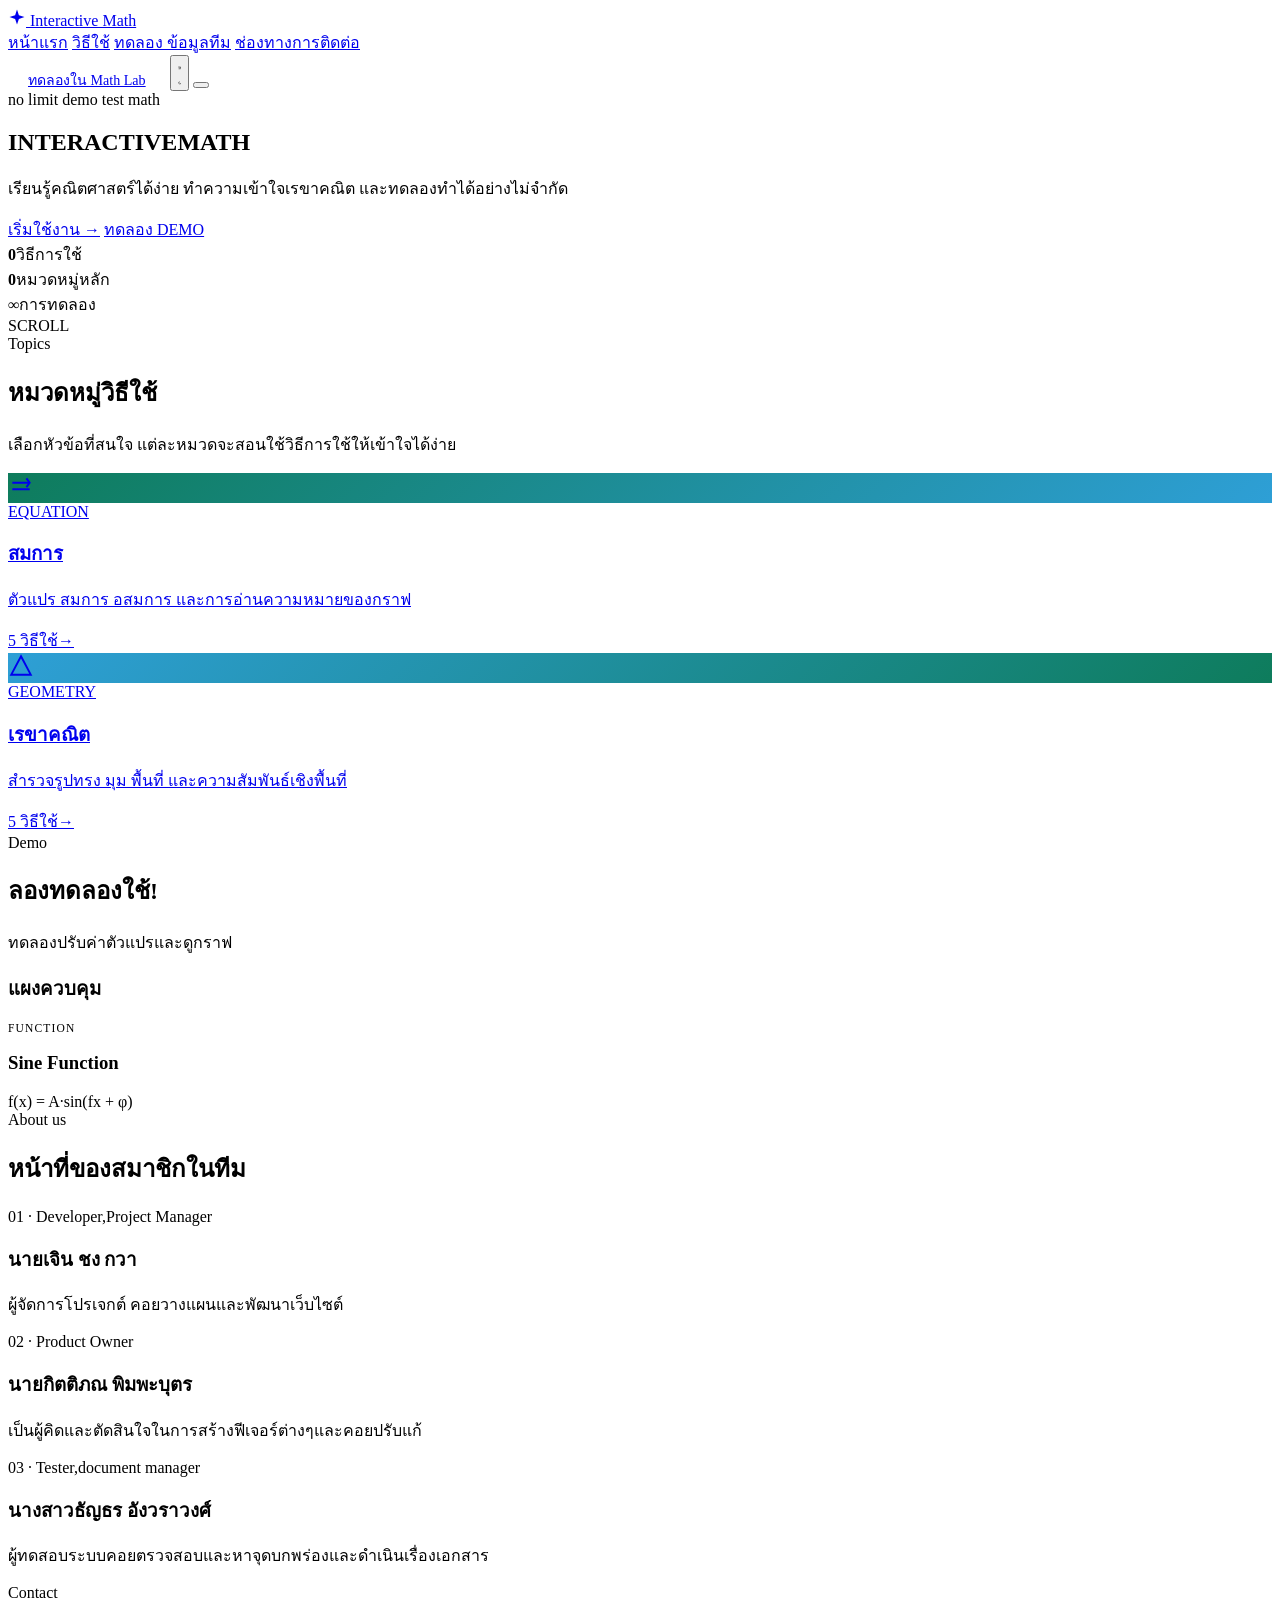
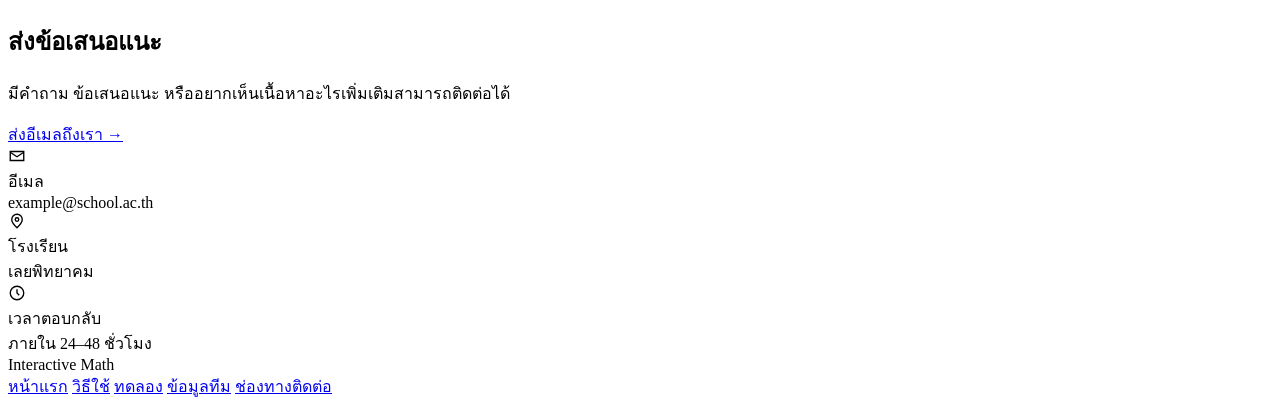
==== หน้าเว็บ/index.html @ 2675c6eb "Drop the slide deck; land on the three tools and the report The deck duplicated what the site itself" ====
﻿<!DOCTYPE html>
<html lang="th">
<head>
<meta charset="UTF-8">
<meta name="viewport" content="width=device-width, initial-scale=1.0">
<title>Interactive Math — เรียนคณิตศาสตร์แบบ Interactive</title>

<!-- กัน FOUC: ต้องรันก่อน CSS โหลด ไม่งั้นถ้าเคยเลือก light ไว้จะเห็นพื้นมืดวาบ
     ก่อนสลับเป็นขาว — synchronous ตรงๆ ไม่ต้องรอ DOMContentLoaded -->
<script>(function(){try{if(localStorage.getItem('im-theme')==='light')document.documentElement.setAttribute('data-theme','light');}catch(e){}})();</script>

<link rel="preconnect" href="https://fonts.googleapis.com">
<link rel="preconnect" href="https://fonts.gstatic.com" crossorigin>
<link href="https://fonts.googleapis.com/css2?family=Kanit:wght@600;700&family=IBM+Plex+Sans+Thai:wght@400;500;600;700&family=IBM+Plex+Mono:wght@400;500;600&display=swap" rel="stylesheet">

<link rel="stylesheet" href="assets/css/tokens.css">
<link rel="stylesheet" href="assets/css/layout.css">
<link rel="stylesheet" href="assets/css/motion.css">
</head>
<body>

<header id="siteHeader">
  <nav>
    <span class="nav-refract" aria-hidden="true"></span>
    <a href="#home" class="logo" data-cursor="link">
      <span class="logo-mark">
        <svg width="18" height="18" viewBox="0 0 24 24" fill="none" aria-hidden="true"><path d="M12 2L14.5 9.5L22 12L14.5 14.5L12 22L9.5 14.5L2 12L9.5 9.5L12 2Z" fill="currentColor"/></svg>
      </span>
      Interactive Math
    </a>
    <div class="nav-links" id="navLinks">
      <a href="#home" data-target="home" class="active" data-cursor="link">หน้าแรก</a>
      <a href="topics.html" data-target="topics" data-cursor="link">วิธีใช้</a>
      <a href="#lab" data-target="lab" data-cursor="link">ทดลอง </a>
      <a href="#about" data-target="about" data-cursor="link">ข้อมูลทีม</a>
      <a href="#contact" data-target="contact" data-cursor="link">ช่องทางการติดต่อ</a>
      <span class="nav-underline" id="navUnderline" aria-hidden="true"></span>
    </div>
    <div class="nav-cta">
      <a href="#lab" class="btn btn-outline magnetic" data-cursor="button" style="padding:11px 20px;font-size:.88rem;">ทดลองใน Math Lab</a>
      <button class="theme-toggle" id="themeToggle" aria-pressed="false" aria-label="สลับเป็นธีมสว่าง" data-cursor="button">
        <svg class="i-sun" viewBox="0 0 24 24" fill="none" stroke="currentColor" stroke-width="2" stroke-linecap="round" aria-hidden="true"><circle cx="12" cy="12" r="4.2"/><path d="M12 2.5v2.4M12 19.1v2.4M4.2 4.2l1.7 1.7M18.1 18.1l1.7 1.7M2.5 12h2.4M19.1 12h2.4M4.2 19.8l1.7-1.7M18.1 5.9l1.7-1.7"/></svg>
        <svg class="i-moon" viewBox="0 0 24 24" fill="none" stroke="currentColor" stroke-width="2" stroke-linecap="round" stroke-linejoin="round" aria-hidden="true"><path d="M20 14.5A8.5 8.5 0 1 1 9.5 4a6.8 6.8 0 0 0 10.5 10.5z"/></svg>
      </button>
      <button class="menu-btn" id="menuBtn" aria-label="เปิดเมนู" aria-expanded="false" aria-controls="navLinks"><span></span><span></span><span></span></button>
    </div>
  </nav>
</header>

<main>
  <!-- HERO -->
  <section class="hero wrap" id="home">
    <div class="hero-grid">
      <div>
        <span class="hero-tagline reveal"><span class="dot" aria-hidden="true"></span>no limit demo test math</span>
        <h1 data-split>INTERACTIVE<span class="accent">MATH</span></h1>
        <p class="lead reveal" style="transition-delay:.18s">เรียนรู้คณิตศาสตร์ได้ง่าย ทำความเข้าใจเรขาคณิต และทดลองทำได้อย่างไม่จำกัด</p>
        <div class="hero-actions reveal" style="transition-delay:.26s">
          <!-- href ไปคลังบทเรียนไว้เป็นทางสำรอง: ถ้า tools.js พังหรือโหลดไม่ทัน
               ปุ่มนี้ยังพาไปไหนได้ ไม่ใช่ปุ่มตาย — tools.js จะ preventDefault ทับเอง -->
          <a href="topics.html" id="openToolChooser" class="btn btn-primary magnetic" data-cursor="button" aria-haspopup="dialog" aria-controls="toolModal">เริ่มใช้งาน →</a>
          <a href="#lab" class="btn btn-outline magnetic" data-cursor="button">ทดลอง DEMO</a>
        </div>
        <div class="hero-stats reveal" style="transition-delay:.34s">
          <div class="stat"><b data-count="10">0</b><span>วิธีการใช้</span></div>
          <div class="stat"><b data-count="2">0</b><span>หมวดหมู่หลัก</span></div>
          <div class="stat"><b>∞</b><span>การทดลอง</span></div>
        </div>
        <div class="scroll-cue reveal" style="transition-delay:.42s"><span class="line" aria-hidden="true"></span>SCROLL</div>
      </div>
      <div class="hero-art" id="heroArt" data-parallax="0.14"></div>
    </div>
  </section>

  <!-- TOPICS -->
  <section class="topics" id="topics">
    <div class="wrap">
      <div class="section-head">
        <span class="eyebrow reveal">Topics</span>
        <h2 data-split>หมวดหมู่วิธีใช้</h2>
        <p class="reveal" style="transition-delay:.14s">เลือกหัวข้อที่สนใจ แต่ละหมวดจะสอนใช้วิธีการใช้ให้เข้าใจได้ง่าย</p>
      </div>
      <div class="topic-grid">

        <div class="tilt-scene reveal">
          <a href="topics.html#equation" class="topic-card tilt" data-cursor="card">
            <div class="topic-icon" style="background:linear-gradient(135deg,#0e7c5c,#2e9fd6)">
              <svg width="26" height="26" viewBox="0 0 24 24" fill="none" stroke="currentColor" stroke-width="1.8" aria-hidden="true"><path d="M4 9h16M4 15h16"/><path d="M17 5l3 4-3 4"/></svg>
            </div>
            <span class="tag">EQUATION</span>
            <h3>สมการ</h3>
            <p>ตัวแปร สมการ อสมการ และการอ่านความหมายของกราฟ</p>
            <div class="topic-foot"><span>5 วิธีใช้</span><span class="arrow-badge" aria-hidden="true">→</span></div>
          </a>
        </div>

        <div class="tilt-scene reveal" style="transition-delay:.09s">
          <a href="topics.html#geometry" class="topic-card tilt" data-cursor="card">
            <div class="topic-icon" style="background:linear-gradient(135deg,#2e9fd6,#0e7c5c)">
              <svg width="26" height="26" viewBox="0 0 24 24" fill="none" stroke="currentColor" stroke-width="1.8" aria-hidden="true"><path d="M12 3L21 20H3L12 3Z"/></svg>
            </div>
            <span class="tag">GEOMETRY</span>
            <h3>เรขาคณิต</h3>
            <p>สำรวจรูปทรง มุม พื้นที่ และความสัมพันธ์เชิงพื้นที่</p>
            <div class="topic-foot"><span>5 วิธีใช้</span><span class="arrow-badge" aria-hidden="true">→</span></div>
          </a>
        </div>

      </div>
    </div>
  </section>

  <!-- MATH LAB — โครงสร้างเดิมทุก id/class ห้ามแก้ (lab.js อ้างอิงอยู่) -->
  <section id="lab">
    <div class="wrap">
      <div class="section-head">
        <span class="eyebrow reveal">Demo</span>
        <h2 data-split>ลองทดลองใช้!</h2>
        <p class="reveal" style="transition-delay:.14s">ทดลองปรับค่าตัวแปรและดูกราฟ</p>
      </div>
      <div class="lab-grid">
        <div class="panel reveal">
          <h3>แผงควบคุม</h3>
          <div style="font-family:var(--mono);font-size:.72rem;letter-spacing:.1em;color:var(--ink-faint);margin-bottom:12px;">FUNCTION</div>
          <div class="func-list" id="funcList"></div>
          <div id="sliderHost"></div>
        </div>
        <div class="panel reveal" style="transition-delay:.1s">
          <div class="graph-head">
            <h3 id="graphTitle">Sine Function</h3>
            <span class="formula-tag" id="formulaTag">f(x) = A·sin(fx + φ)</span>
          </div>
          <div class="graph-box" id="graphBox"></div>
        </div>
      </div>
    </div>
  </section>

  <!-- ABOUT -->
  <section class="about" id="about">
    <div class="wrap">
      <div class="section-head">
        <span class="eyebrow reveal">About us</span>
        <h2 data-split>หน้าที่ของสมาชิกในทีม</h2>        
      </div>
      <div class="about-grid">

        <div class="tilt-scene reveal">
          <div class="about-card tilt" data-cursor="card">
            <span class="about-num">01 · Developer,Project Manager</span>
            <h3>นายเจิน ชง กวา</h3>
            <p>ผู้จัดการโปรเจกต์ คอยวางแผนและพัฒนาเว็บไซต์</p>
          </div>
        </div>

        <div class="tilt-scene reveal" style="transition-delay:.09s">
          <div class="about-card tilt" data-cursor="card">
            <span class="about-num">02 · Product Owner</span>
            <h3>นายกิตติภณ พิมพะบุตร</h3>
            <p>เป็นผู้คิดและตัดสินใจในการสร้างฟีเจอร์ต่างๆและคอยปรับแก้</p>
          </div>
        </div>

        <div class="tilt-scene reveal" style="transition-delay:.18s">
          <div class="about-card tilt" data-cursor="card">
            <span class="about-num">03 · Tester,document manager</span>
            <h3>นางสาวธัญธร อังวราวงศ์</h3>
            <p>ผู้ทดสอบระบบคอยตรวจสอบและหาจุดบกพร่องและดำเนินเรื่องเอกสาร</p>
          </div>
        </div>

      </div>
    </div>
  </section>

  <!-- CONTACT -->
  <section id="contact">
    <div class="wrap">
      <div class="contact-grid">
        <div>
          <span class="eyebrow reveal">Contact</span>
          <h2 class="contact-title" data-split>ส่งข้อเสนอแนะ</h2>
          <p class="contact-lead reveal" style="transition-delay:.14s">มีคำถาม ข้อเสนอแนะ หรืออยากเห็นเนื้อหาอะไรเพิ่มเติมสามารถติดต่อได้</p>
          <a href="mailto:hello@interactivemath.th" class="btn btn-primary magnetic reveal" data-cursor="button" style="transition-delay:.22s">ส่งอีเมลถึงเรา →</a>
        </div>
        <div class="contact-cards">

          <div class="tilt-scene reveal">
            <div class="c-card tilt" data-cursor="card">
              <span class="c-icon"><svg width="18" height="18" viewBox="0 0 24 24" fill="none" stroke="currentColor" stroke-width="1.8" aria-hidden="true"><path d="M3 6h18v12H3z"/><path d="M3 7l9 6 9-6"/></svg></span>
              <div><div class="lbl">อีเมล</div><div class="val">example@school.ac.th</div></div>
            </div>
          </div>

          <div class="tilt-scene reveal" style="transition-delay:.09s">
            <div class="c-card tilt" data-cursor="card">
              <span class="c-icon"><svg width="18" height="18" viewBox="0 0 24 24" fill="none" stroke="currentColor" stroke-width="1.8" aria-hidden="true"><path d="M12 21s7-6.5 7-11a7 7 0 10-14 0c0 4.5 7 11 7 11z"/><circle cx="12" cy="10" r="2.4"/></svg></span>
              <div><div class="lbl">โรงเรียน</div><div class="val">เลยพิทยาคม</div></div>
            </div>
          </div>

          <div class="tilt-scene reveal" style="transition-delay:.18s">
            <div class="c-card tilt" data-cursor="card">
              <span class="c-icon"><svg width="18" height="18" viewBox="0 0 24 24" fill="none" stroke="currentColor" stroke-width="1.8" aria-hidden="true"><circle cx="12" cy="12" r="9"/><path d="M12 7v5l3 3"/></svg></span>
              <div><div class="lbl">เวลาตอบกลับ</div><div class="val">ภายใน 24–48 ชั่วโมง</div></div>
            </div>
          </div>

        </div>
      </div>
    </div>
  </section>
</main>

<footer>
  <div class="wrap">
    <div class="footer-top">
      <div>
        
                    Interactive Math
        </div>
        
      <div class="footer-links">
        <a href="#home" data-cursor="link">หน้าแรก</a>
        <a href="topics.html" data-cursor="link">วิธีใช้</a>
        <a href="#lab" data-cursor="link">ทดลอง</a>
        <a href="#about" data-cursor="link">ข้อมูลทีม</a>
        <a href="#contact" data-cursor="link">ช่องทางติดต่อ</a>
      </div>
    </div>
  </div>
</footer>

<!-- ============================================
     หน้าต่างเลือกเครื่องมือ — เปิดจากปุ่ม "เริ่มทดลองเลย" ในหน้าแรก

     เครื่องมือทั้งสองอยู่คนละโฟลเดอร์กับหน้าเว็บ จึงต้องถอยขึ้นไปหนึ่งชั้น (../)
     ชื่อโฟลเดอร์เป็นภาษาไทยได้ เพราะหน้านี้ประกาศ charset=UTF-8 ไว้แล้ว
     เบราว์เซอร์จะเข้ารหัส URL ให้เอง
     ============================================ -->
<div class="tool-modal" id="toolModal" role="dialog" aria-modal="true" aria-labelledby="toolModalTitle" hidden>
  <div class="tm-backdrop"></div>
  <div class="tm-panel">
    <button class="tm-close" id="toolModalClose" type="button" aria-label="ปิด">
      <svg width="18" height="18" viewBox="0 0 24 24" fill="none" stroke="currentColor" stroke-width="2.2" stroke-linecap="round" aria-hidden="true"><path d="M6 6l12 12M18 6L6 18"/></svg>
    </button>

    <div class="tm-head">
      <span class="eyebrow">Choose a tool</span>
      <h2 id="toolModalTitle">เลือกเครื่องมือเครื่องมือ</h2>
      <p>เลือกใช้เลย - ทั้งสองเครื่องมือพร้อมใช้งาน</p>
    </div>

    <div class="tm-grid">

      <a href="../เครื่องคิดเลข/เครื่องคิดเลข-บล็อก_2.html" class="topic-card" data-cursor="card">
        <div class="topic-icon" style="background:linear-gradient(135deg,#0e7c5c,#2e9fd6)">
          <svg width="26" height="26" viewBox="0 0 24 24" fill="none" stroke="currentColor" stroke-width="1.8" aria-hidden="true"><path d="M4 9h16M4 15h16"/><path d="M17 5l3 4-3 4"/></svg>
        </div>
        <span class="tag">EQUATION</span>
        <h3>เครื่องคิดเลขบล็อก</h3>
        <p>ลากพจน์ข้ามเท่ากับได้จริง แก้สมการและวาดกราฟให้อัตโนมัติ</p>
        <div class="topic-foot"><span>เปิดเครื่องมือ</span><span class="arrow-badge" aria-hidden="true">→</span></div>
      </a>

      <a href="../เรขาคณิต/index.html" class="topic-card" data-cursor="card">
        <div class="topic-icon" style="background:linear-gradient(135deg,#2e9fd6,#0e7c5c)">
          <svg width="26" height="26" viewBox="0 0 24 24" fill="none" stroke="currentColor" stroke-width="1.8" aria-hidden="true"><path d="M12 3L21 20H3L12 3Z"/></svg>
        </div>
        <span class="tag">GEOMETRY</span>
        <h3>กระดานเรขาคณิต</h3>
        <p>วาดจุด เส้น รูปทรงได้อิสระ วัดมุม ความยาว และพื้นที่ให้ทันที</p>
        <div class="topic-foot"><span>เปิดเครื่องมือ</span><span class="arrow-badge" aria-hidden="true">→</span></div>
      </a>

    </div>
  </div>
</div>

<!-- ============================================
     Classic scripts เท่านั้น — ห้ามใส่ type="module"
     เครื่องนี้ไม่มี Node/Python จึงรัน local server ไม่ได้
     และ ES module โดน CORS block บน file:// (origin เป็น null)
     ลำดับสำคัญ: core.js ต้องมาก่อน main.js ต้องอยู่ท้ายสุด
     ============================================ -->
<script src="assets/js/core.js"></script>
<script src="assets/js/theme.js"></script>
<script src="assets/js/scroll.js"></script>
<script src="assets/js/cursor.js"></script>
<script src="assets/js/field.js"></script>
<script src="assets/js/tilt.js"></script>
<script src="assets/js/reveal.js"></script>
<script src="assets/js/hero.js"></script>
<script src="assets/js/lab.js"></script>
<script src="assets/js/tools.js"></script>
<script src="assets/js/main.js"></script>
</body>
</html>
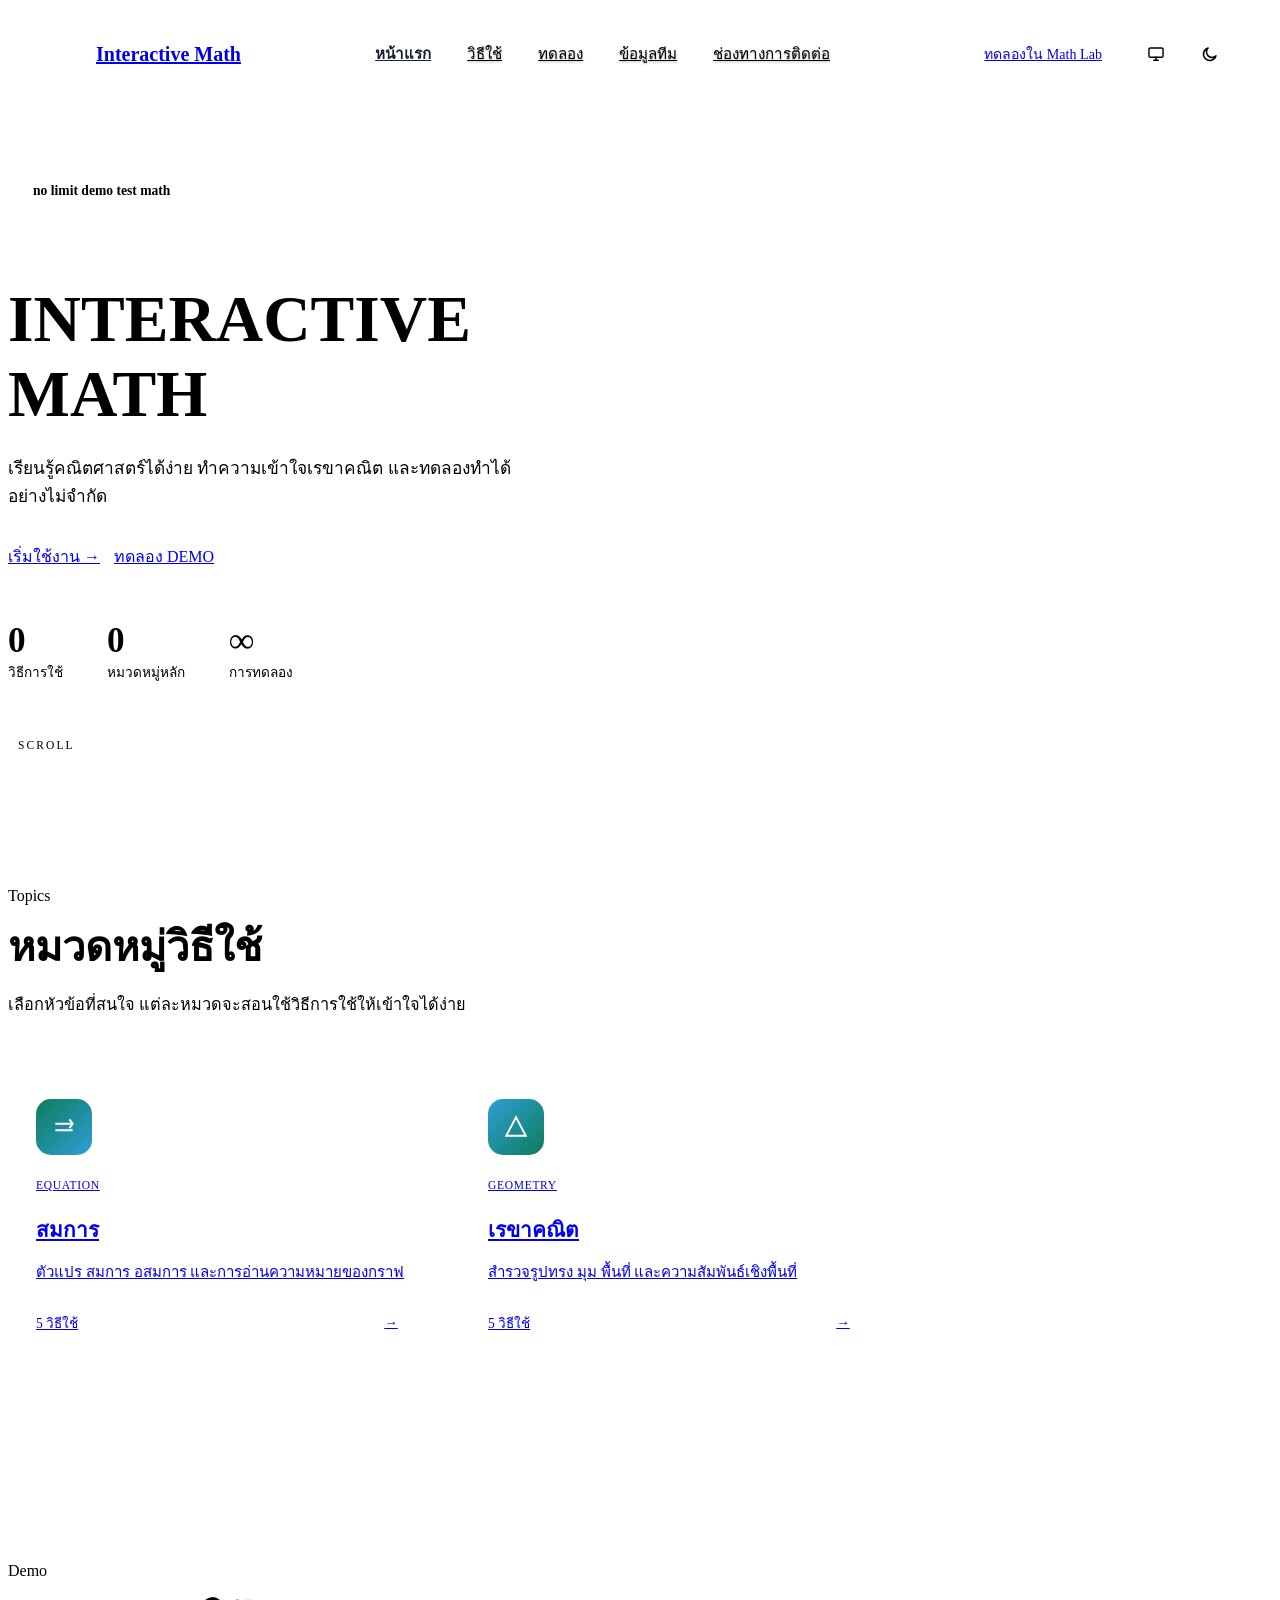
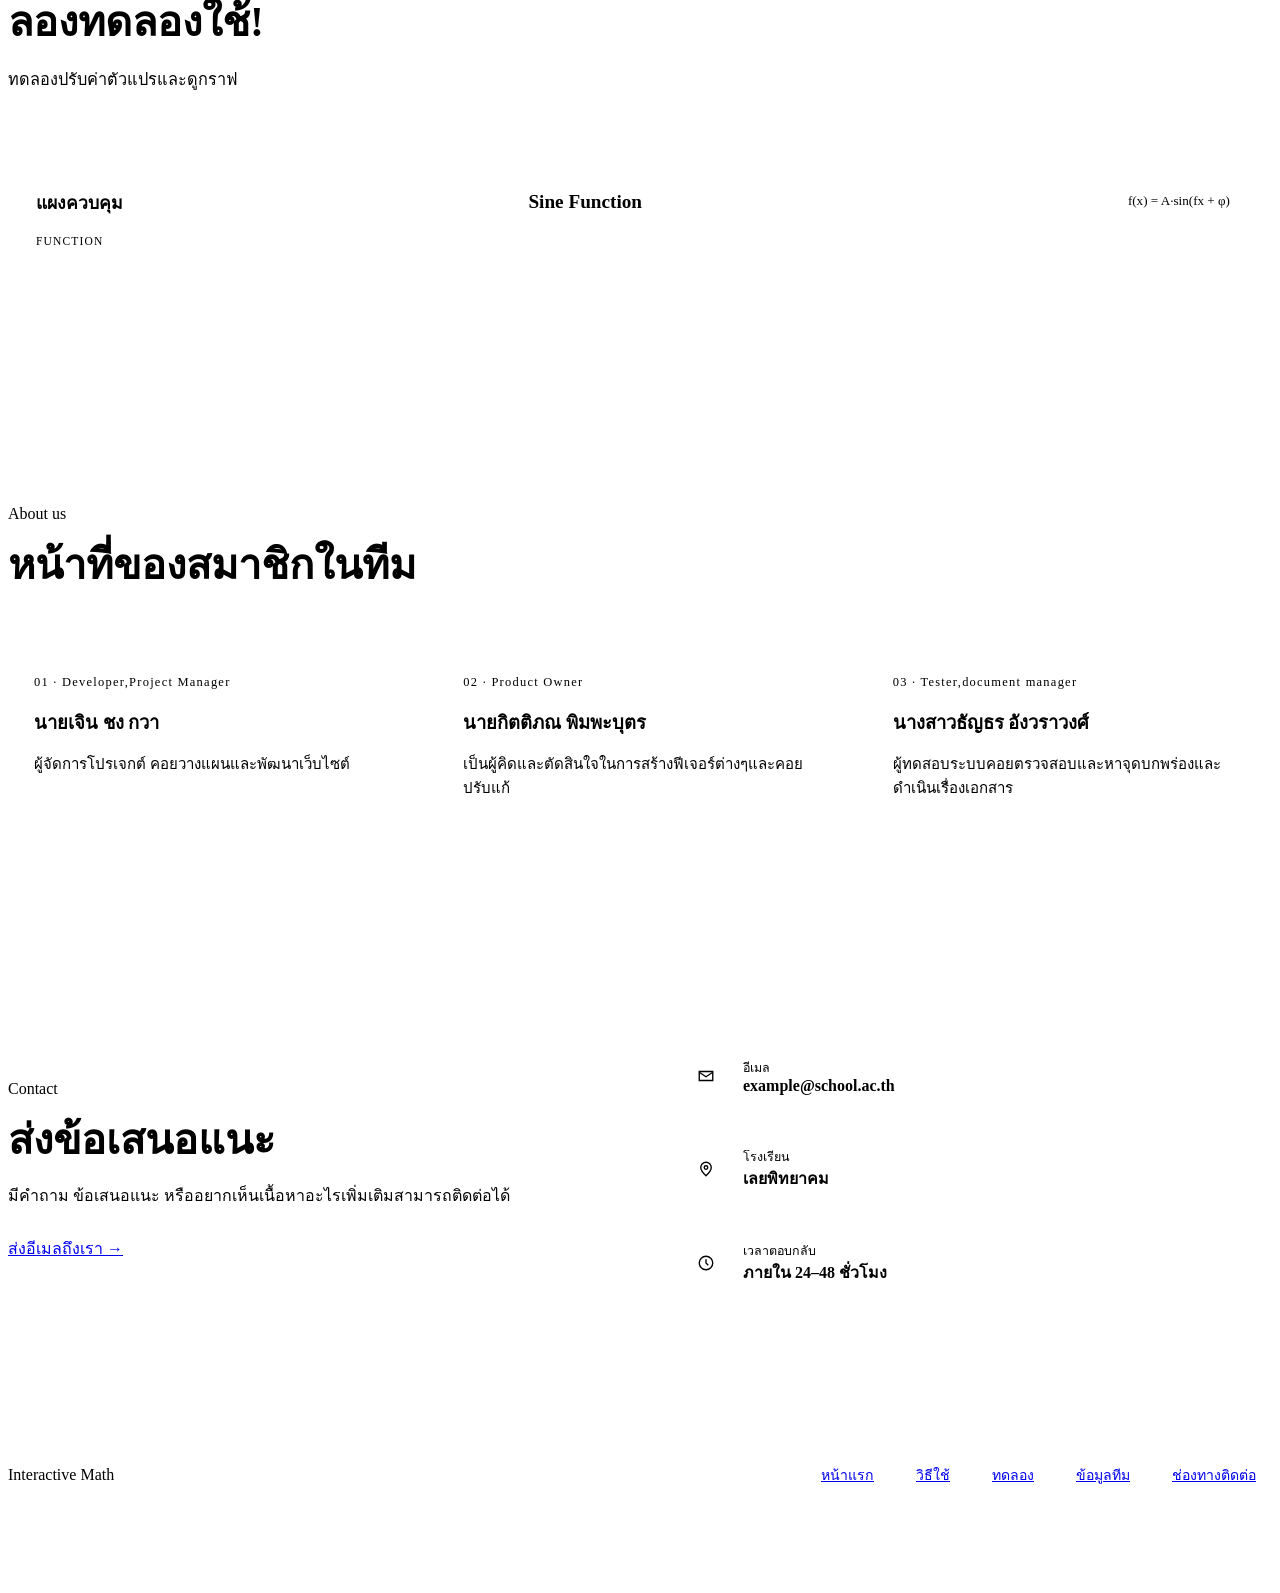
==== commit 3c93561a: "Let the reader say whether they are on a computer or a phone The site guesses from the pointer and t" ====
--- a/หน้าเว็บ/index.html
+++ b/หน้าเว็บ/index.html
@@ -8,6 +8,11 @@
 <!-- กัน FOUC: ต้องรันก่อน CSS โหลด ไม่งั้นถ้าเคยเลือก light ไว้จะเห็นพื้นมืดวาบ
      ก่อนสลับเป็นขาว — synchronous ตรงๆ ไม่ต้องรอ DOMContentLoaded -->
 <script>(function(){try{if(localStorage.getItem('im-theme')==='light')document.documentElement.setAttribute('data-theme','light');}catch(e){}})();</script>
+
+<!-- โหมดอุปกรณ์: ต้องรันก่อน CSS ด้วยเหตุผลเดียวกับสคริปต์กันธีมวาบข้างบน ไม่งั้นมือถือ
+     จะเห็นเลย์เอาต์คอมวาบขึ้นมาก่อนหนึ่งเฟรม เดาจากอุปกรณ์ให้ก่อน แล้วผู้ใช้เลือกทับได้
+     ที่หน้ารวมลิงก์หรือปุ่มบนแถบนำทาง — ข้อความชุดนี้เหมือนกันทุกหน้า -->
+<script>(function(){var d=null;try{d=localStorage.getItem('im-device');}catch(e){}if(d!=='mobile'&&d!=='desktop')d=(matchMedia('(pointer:coarse)').matches||innerWidth<=820)?'mobile':'desktop';document.documentElement.dataset.device=d;})();</script>
 
 <link rel="preconnect" href="https://fonts.googleapis.com">
 <link rel="preconnect" href="https://fonts.gstatic.com" crossorigin>
@@ -38,6 +43,12 @@
     </div>
     <div class="nav-cta">
       <a href="#lab" class="btn btn-outline magnetic" data-cursor="button" style="padding:11px 20px;font-size:.88rem;">ทดลองใน Math Lab</a>
+      <!-- โหมดอุปกรณ์: ที่เลือกจริงอยู่หน้ารวมลิงก์ ปุ่มนี้เป็นทางออกเผื่อเดาผิด
+           ไอคอนสลับด้วย CSS จาก [data-device] เหมือนคู่ sun/moon ข้างๆ -->
+      <button class="theme-toggle" id="deviceToggle" aria-pressed="false" aria-label="สลับเป็นโหมดมือถือ" data-cursor="button">
+        <svg class="i-monitor" viewBox="0 0 24 24" fill="none" stroke="currentColor" stroke-width="1.9" stroke-linecap="round" stroke-linejoin="round" aria-hidden="true"><rect x="2.6" y="4" width="18.8" height="12.4" rx="1.8"/><path d="M9 20.4h6M12 16.4v4"/></svg>
+        <svg class="i-phone" viewBox="0 0 24 24" fill="none" stroke="currentColor" stroke-width="1.9" stroke-linecap="round" stroke-linejoin="round" aria-hidden="true"><rect x="6.6" y="2.4" width="10.8" height="19.2" rx="2.4"/><path d="M10.6 5.4h2.8"/></svg>
+      </button>
       <button class="theme-toggle" id="themeToggle" aria-pressed="false" aria-label="สลับเป็นธีมสว่าง" data-cursor="button">
         <svg class="i-sun" viewBox="0 0 24 24" fill="none" stroke="currentColor" stroke-width="2" stroke-linecap="round" aria-hidden="true"><circle cx="12" cy="12" r="4.2"/><path d="M12 2.5v2.4M12 19.1v2.4M4.2 4.2l1.7 1.7M18.1 18.1l1.7 1.7M2.5 12h2.4M19.1 12h2.4M4.2 19.8l1.7-1.7M18.1 5.9l1.7-1.7"/></svg>
         <svg class="i-moon" viewBox="0 0 24 24" fill="none" stroke="currentColor" stroke-width="2" stroke-linecap="round" stroke-linejoin="round" aria-hidden="true"><path d="M20 14.5A8.5 8.5 0 1 1 9.5 4a6.8 6.8 0 0 0 10.5 10.5z"/></svg>
@@ -285,6 +296,7 @@
      ============================================ -->
 <script src="assets/js/core.js"></script>
 <script src="assets/js/theme.js"></script>
+<script src="assets/js/device.js"></script>
 <script src="assets/js/scroll.js"></script>
 <script src="assets/js/cursor.js"></script>
 <script src="assets/js/field.js"></script>
--- a/หน้าเว็บ/assets/css/layout.css
+++ b/หน้าเว็บ/assets/css/layout.css
@@ -0,0 +1,502 @@
+/* ============================================
+   layout.css — โครงหน้า, section, การ์ด, footer
+   ============================================ */
+
+/* ทุกเนื้อหาต้องอยู่เหนือ canvas particle (#field อยู่ z-index:0) */
+header, main, footer{position:relative;z-index:1;}
+
+/* ---------- NAV : LIQUID GLASS ----------
+   header เป็นแค่เปลือกใสที่ sticky ไว้
+   ตัววัสดุแก้วอยู่ที่ nav เพื่อให้ลอยเป็นแคปซูลได้
+
+   padding ของ header คงที่ตลอด ไม่ animate
+   เพราะถ้า animate padding จะเกิด layout ทุกเฟรมของ transition
+   และทำให้ตำแหน่งปุ่ม magnetic ใน bar เพี้ยนตาม                    */
+header{
+  position:sticky;top:0;z-index:60;
+  background:transparent;
+  /* padding แนวนอนกันไม่ให้แคปซูลชนขอบจอบนเครื่องจอแคบ */
+  padding:10px 16px;
+}
+
+nav{
+  position:relative;
+  display:flex;align-items:center;justify-content:space-between;
+  max-width:1180px;margin:0 auto;padding:14px 26px;
+  border-radius:100px;
+  background:transparent;
+  /* ไม่ transition transform/width/padding — เปลี่ยนแค่คุณสมบัติที่ไม่ทำให้เกิด layout */
+  transition:
+    background .6s var(--ease-out),
+    box-shadow .6s var(--ease-out),
+    backdrop-filter .6s var(--ease-out),
+    -webkit-backdrop-filter .6s var(--ease-out);
+}
+
+/* --- ตัวแก้วตอนเลื่อนลง ---
+   saturate() คือตัวที่ทำให้ "รู้สึกเป็นแก้วจริง" ไม่ใช่แค่ฝ้าขาว
+   เพราะแก้วจริงจะขับสีของสิ่งที่อยู่ข้างหลังให้เข้มขึ้น */
+/* --- ตัวแก้วตอนเลื่อนลง ---
+   ฟิล์มบางมาก (20% → 7%) ความเป็นแก้วมาจาก "ขอบ" กับ backdrop-filter
+   ไม่ใช่จากความทึบของพื้น — เหมือนในภาพอ้างอิง */
+header.scrolled nav{
+  background:linear-gradient(180deg,
+    var(--glass-1) 0%,
+    var(--glass-2) 48%,
+    var(--glass-3) 100%);
+  backdrop-filter:blur(26px) saturate(180%) brightness(1.06);
+  -webkit-backdrop-filter:blur(26px) saturate(180%) brightness(1.06);
+  box-shadow:
+    inset 0 1px 0 rgba(255,255,255,.80),               /* ขอบบนคมและสว่าง */
+    inset 0 -16px 24px -16px rgba(255,255,255,.55),    /* แสงสะสมขอบล่าง */
+    inset 0 0 0 1px rgba(255,255,255,.16),             /* วงขอบบางรอบตัว */
+    0 20px 46px -20px rgba(0,0,0,.55),
+    0 5px 16px -10px rgba(0,0,0,.38);
+}
+
+/* --- แสง specular ที่ไหลตามเมาส์ ---
+   JS เขียน --sheen-x / --sheen-w / --sheen-boost ให้ (ดู scroll.js)
+   --sheen-boost มาจากความเร็วสกรอลล์ → เลื่อนเร็ว แสงยิ่งสว่างและกว้าง
+   นี่คือส่วนที่ทำให้รู้สึกเป็น "liquid" ไม่ใช่กระจกนิ่งๆ */
+nav::before{
+  content:'';
+  position:absolute;inset:0;
+  border-radius:inherit;
+  pointer-events:none;
+  opacity:0;
+  transition:opacity .6s var(--ease-out);
+  background:
+    /* แสงที่วิ่งตามเมาส์ */
+    radial-gradient(
+      var(--sheen-w,190px) 74px at var(--sheen-x,50%) -14%,
+      rgba(255,255,255, calc(.42 + var(--sheen-boost,0) * .40)),
+      rgba(255,255,255, calc(.12 + var(--sheen-boost,0) * .18)) 46%,
+      transparent 74%),
+    /* จุดแสงนิ่งตรงขอบล่างซ้าย — เก็บรายละเอียดจากภาพอ้างอิง */
+    radial-gradient(200px 64px at 13% 116%, rgba(255,255,255,.42), transparent 70%);
+}
+header.scrolled nav::before{opacity:1;}
+
+/* --- ขอบ 1px ไล่เฉด ---
+   รายละเอียดชิ้นเดียวที่ทำให้ดูเป็นแก้วมากที่สุด
+   ใช้ mask-composite เจาะกลางออก เหลือเฉพาะวงขอบ */
+nav::after{
+  content:'';
+  position:absolute;inset:0;
+  border-radius:inherit;
+  padding:1.2px;
+  pointer-events:none;
+  opacity:0;
+  transition:opacity .6s var(--ease-out);
+  background:linear-gradient(148deg,
+    rgba(255,255,255,.95) 0%,
+    rgba(255,255,255,.28) 22%,
+    rgba(255,255,255,.10) 48%,
+    rgba(255,255,255,.45) 74%,
+    rgba(255,255,255,.90) 100%);
+  -webkit-mask:linear-gradient(#000 0 0) content-box, linear-gradient(#000 0 0);
+          mask:linear-gradient(#000 0 0) content-box, linear-gradient(#000 0 0);
+  -webkit-mask-composite:xor;
+          mask-composite:exclude;
+}
+header.scrolled nav::after{opacity:1;}
+
+/* --- ขอบหักเหแสง ---
+   blur ซ้อนอีกชั้นเฉพาะวงขอบ ~14px
+   ทำให้สิ่งที่อยู่หลังแถบดู "บิด" ตรงริม เหมือนขอบแก้วหนาจริงๆ */
+.nav-refract{
+  position:absolute;inset:0;
+  border-radius:inherit;
+  pointer-events:none;
+  opacity:0;
+  transition:opacity .6s var(--ease-out);
+  padding:14px;
+  backdrop-filter:blur(7px) brightness(1.12) saturate(150%);
+  -webkit-backdrop-filter:blur(7px) brightness(1.12) saturate(150%);
+  -webkit-mask:linear-gradient(#000 0 0) content-box, linear-gradient(#000 0 0);
+          mask:linear-gradient(#000 0 0) content-box, linear-gradient(#000 0 0);
+  -webkit-mask-composite:xor;
+          mask-composite:exclude;
+}
+header.scrolled .nav-refract{opacity:1;}
+.logo{display:flex;align-items:center;gap:10px;font-family:var(--display);font-weight:700;font-size:1.25rem;}
+.logo-mark{
+  width:36px;height:36px;border-radius:11px;
+  background:linear-gradient(135deg,var(--green),var(--blue));
+  display:flex;align-items:center;justify-content:center;color:#fff;flex-shrink:0;
+}
+.nav-links{display:flex;align-items:center;gap:4px;position:relative;}
+.nav-links a{
+  position:relative;z-index:1;          /* ต้องอยู่เหนือแคปซูล */
+  /* ลิงก์นั่งอยู่บนฟิล์มแก้วบางๆ จึงต้องสว่างกว่า --ink-soft
+     ไม่งั้น contrast ตกเมื่อพื้นหลังช่วงสว่างวิ่งผ่านข้างหลัง
+     ใช้ var(--ink) แทน #fff ตรงๆ — ค่า dark mode ของ --ink (#f5f8fc) ใกล้ขาวมาก
+     แทบไม่ต่างตา แต่ light mode จะพลิกเป็นตัวเข้มถูกต้องทันทีโดยไม่ต้องเพิ่ม token ใหม่ */
+  padding:10px 16px;font-size:.95rem;font-weight:500;color:var(--ink);
+  border-radius:100px;transition:color .25s ease;
+  text-shadow:0 1px 2px rgba(0,0,0,.32);
+}
+.nav-links a:hover{color:var(--ink);}
+/* light mode: ตัวหนังสือเข้มบนพื้นสว่างไม่ต้องมีเงาเข้มหลังตัวอักษร
+   (เงานี้มีไว้กันอ่านไม่ออกตอนพื้นหลังมืด/สว่างสลับผ่านหลังกระจกใน dark mode เท่านั้น) */
+[data-theme="light"] .nav-links a{text-shadow:none;}
+/* ลิงก์ที่เลือกอยู่บนแคปซูลสว่าง จึงกลับเป็นตัวอักษรสีเข้ม
+   ได้ contrast สูงกว่าขาวบนขาวมาก และอ่านออกชัดว่าอันไหนถูกเลือก */
+.nav-links a.active{color:#14212c;font-weight:600;text-shadow:none;}
+
+/* --- แคปซูลแก้วเล็กที่เลื่อนตามเมนูที่เลือกอยู่ ---
+   มาจากแถบล่างในภาพอ้างอิง ที่มีแคปซูลเล็กซ้อนอยู่ในแคปซูลใหญ่
+   JS ตั้งแค่ left / width ส่วน top-bottom ยืดเต็มความสูงลิงก์เอง */
+.nav-underline{
+  position:absolute;top:0;bottom:0;z-index:0;
+  border-radius:100px;
+  pointer-events:none;
+  /* สว่างกว่าแถบรอบข้างชัดเจน เหมือนแคปซูลเล็กในภาพอ้างอิง
+     และเป็นพื้นให้ตัวอักษรสีเข้มอ่านออก */
+  background:linear-gradient(180deg, rgba(255,255,255,.66), rgba(255,255,255,.38));
+  box-shadow:
+    inset 0 1px 0 rgba(255,255,255,.95),
+    inset 0 -9px 14px -9px rgba(255,255,255,.7),
+    inset 0 0 0 1px rgba(255,255,255,.5),
+    0 6px 16px -8px rgba(0,0,0,.45);
+  transition:left .45s var(--ease-inout), width .45s var(--ease-inout);
+}
+.nav-cta{display:flex;align-items:center;gap:14px;}
+
+/* --- ปุ่มสลับธีม ---
+   ไอคอน sun/moon สลับด้วย CSS attribute selector ล้วน key จาก [data-theme] บน <html>
+   ซึ่งถูกตั้งไว้แล้วโดย inline script กัน FOUC ก่อน CSS นี้จะ apply ด้วยซ้ำ
+   จึงไม่มีเฟรมไหนที่ไอคอนผิดโผล่ให้เห็น ไม่ต้องรอ JS รันก่อน */
+.theme-toggle{
+  display:flex;align-items:center;justify-content:center;
+  width:40px;height:40px;border-radius:50%;
+  border:1px solid var(--rim-soft);
+  background:linear-gradient(180deg, var(--glass-1), var(--glass-2));
+  color:var(--ink);
+  cursor:pointer;flex-shrink:0;
+  box-shadow:inset 0 1px 0 rgba(255,255,255,.4);
+  transition:border-color .25s var(--ease-out), color .25s var(--ease-out);
+}
+.theme-toggle:hover{border-color:rgba(255,255,255,.42);color:var(--green);}
+.theme-toggle svg{width:18px;height:18px;}
+/* ดีฟอลต์ (dark mode ไม่มี attribute) = แสดงพระจันทร์ แทนสถานะ "ตอนนี้มืดอยู่" */
+.theme-toggle .i-sun{display:none;}
+.theme-toggle .i-moon{display:flex;}
+[data-theme="light"] .theme-toggle .i-sun{display:flex;}
+[data-theme="light"] .theme-toggle .i-moon{display:none;}
+
+/* ปุ่มสลับโหมดอุปกรณ์ — ใช้เปลือกเดียวกับ .theme-toggle ทั้งดุ้น ต่างแค่คู่ไอคอน
+   หลักการอ่านเหมือนกัน: ปุ่มแสดง "สิ่งที่คุณอยู่ในนั้น" ไม่ใช่สิ่งที่จะเปลี่ยนไป
+   สลับด้วย CSS ล้วนจาก [data-device] เช่นเดียวกัน จึงไม่ต้องรอ JS */
+.theme-toggle .i-phone{display:none;}
+.theme-toggle .i-monitor{display:flex;}
+[data-device="mobile"] .theme-toggle .i-phone{display:flex;}
+[data-device="mobile"] .theme-toggle .i-monitor{display:none;}
+
+.menu-btn{display:none;background:none;border:none;cursor:pointer;padding:8px;}
+.menu-btn span{display:block;width:22px;height:2px;background:var(--ink);margin:5px 0;border-radius:2px;}
+
+/* ---------- HERO ---------- */
+.hero{padding:76px 0 40px;}
+.hero-grid{display:grid;grid-template-columns:1.05fr .95fr;gap:40px;align-items:center;}
+.hero-tagline{
+  display:inline-flex;align-items:center;gap:8px;
+  font-size:.85rem;font-weight:600;color:var(--ink);
+  background:var(--mint);padding:7px 16px 7px 8px;border-radius:100px;margin-bottom:22px;
+  box-shadow:inset 0 1px 0 rgba(255,255,255,.4), inset 0 0 0 1px rgba(255,255,255,.14);
+  backdrop-filter:blur(12px);-webkit-backdrop-filter:blur(12px);
+}
+.hero-tagline .dot{
+  width:9px;height:9px;border-radius:50%;background:var(--green);display:inline-block;
+  box-shadow:0 0 10px var(--green);
+}
+.hero h1{font-size:clamp(2.4rem,5.4vw,4.1rem);font-weight:700;line-height:1.14;margin-bottom:22px;}
+.hero h1 .accent{color:var(--green);display:block;}
+.hero p.lead{font-size:1.08rem;color:var(--ink-soft);max-width:520px;margin-bottom:34px;}
+.hero-actions{display:flex;gap:14px;flex-wrap:wrap;margin-bottom:52px;}
+.hero-stats{display:flex;gap:44px;flex-wrap:wrap;}
+.stat b{font-family:var(--display);font-size:2.2rem;color:var(--ink);display:block;}
+.stat span{font-size:.85rem;color:var(--ink-faint);}
+.hero-art{position:relative;aspect-ratio:1/.9;}
+.hero-art svg{width:100%;height:100%;overflow:visible;}
+.scroll-cue{
+  display:flex;align-items:center;gap:10px;margin-top:56px;
+  font-family:var(--mono);font-size:.72rem;letter-spacing:.18em;color:var(--ink-faint);
+}
+
+/* ---------- SECTION HEADERS ---------- */
+section{padding:96px 0;}
+.section-head{max-width:600px;margin-bottom:52px;}
+.section-head h2{font-size:clamp(1.9rem,3.4vw,2.6rem);margin:16px 0 12px;font-weight:700;line-height:1.28;}
+.section-head p{color:var(--ink-soft);font-size:1.02rem;}
+
+/* ---------- การ์ดแก้ว (ใช้ร่วมกันทั้ง topic / about / contact / panel) ----------
+   ฟิล์มบางเหมือนแถบเมนู ขอบบนสว่าง แสงสะสมขอบล่าง */
+.topic-card,.about-card,.c-card,.panel{
+  background:linear-gradient(180deg, var(--glass-1), var(--glass-2) 55%, var(--glass-3));
+  backdrop-filter:blur(18px) saturate(165%) brightness(1.04);
+  -webkit-backdrop-filter:blur(18px) saturate(165%) brightness(1.04);
+  box-shadow:
+    inset 0 1px 0 rgba(255,255,255,.62),
+    inset 0 0 0 1px rgba(255,255,255,.13),
+    inset 0 -22px 30px -22px rgba(255,255,255,.42),
+    var(--shadow);
+}
+
+/* ---------- TOPICS ---------- */
+.topics{
+  background:rgba(255,255,255,.035);
+  border-top:1px solid var(--line);border-bottom:1px solid var(--line);
+}
+/* 2 หมวด — จำกัดความกว้างไว้ ไม่งั้นการ์ดจะยืดกว้างจนเนื้อหาดูโหรงเหรง
+   และชิดซ้ายให้ตรงกับหัวข้อ section ที่ชิดซ้ายอยู่แล้ว */
+.topic-grid{display:grid;grid-template-columns:repeat(2,1fr);gap:24px;max-width:880px;}
+/* การ์ดเป็น <a> ไปหน้าคลังบทเรียน จึงต้องกำหนด display เอง
+   (a เป็น inline โดยปริยาย padding จะไม่ดันความสูง) */
+.topic-card{
+  display:block;
+  border:none;border-radius:var(--radius);
+  padding:30px 28px;
+}
+.topic-icon{
+  width:56px;height:56px;border-radius:15px;display:flex;align-items:center;justify-content:center;
+  margin-bottom:20px;color:#fff;
+}
+.topic-card h3{font-size:1.3rem;margin-bottom:4px;font-weight:700;}
+.topic-card .tag{font-family:var(--mono);font-size:.72rem;color:var(--blue);letter-spacing:.06em;}
+.topic-card p{color:var(--ink-soft);font-size:.94rem;margin:14px 0 22px;}
+.topic-foot{display:flex;align-items:center;justify-content:space-between;font-size:.85rem;color:var(--ink-faint);}
+.arrow-badge{
+  width:34px;height:34px;border-radius:50%;
+  background:var(--mint);color:var(--green);
+  box-shadow:inset 0 1px 0 rgba(255,255,255,.4), inset 0 0 0 1px rgba(255,255,255,.16);
+  display:flex;align-items:center;justify-content:center;
+  transition:background .35s var(--ease-out), color .35s var(--ease-out), transform .45s var(--ease-out);
+}
+.topic-card:hover .arrow-badge{background:var(--green);color:#08251a;transform:rotate(45deg) scale(1.08);}
+
+/* ---------- MATH LAB ----------
+   *** เปลี่ยนเฉพาะ "หน้าตา" ให้เข้ากับธีมเข้ม ***
+   lab.js ยังแช่แข็งเหมือนเดิม ไม่แตะตรรกะแม้แต่บรรทัดเดียว
+   ตัว SVG กราฟจงใจคงพื้นสว่างไว้ ให้ดูเป็นหน้าปัดเครื่องมือฝังในแผงแก้ว
+   (และสีเส้น/แกน/ตัวเลข hardcode อยู่ใน lab.js ซึ่งห้ามแก้) */
+.lab-grid{display:grid;grid-template-columns:.85fr 1.4fr;gap:24px;align-items:start;}
+.panel{border:none;border-radius:var(--radius);padding:28px;}
+.panel h3{font-size:1.1rem;font-weight:700;margin-bottom:18px;}
+.func-list{display:flex;flex-direction:column;gap:10px;margin-bottom:26px;}
+.func-item{
+  display:flex;align-items:center;gap:10px;padding:14px 16px;border-radius:13px;
+  border:1px solid var(--rim-soft);cursor:pointer;font-weight:600;font-size:.95rem;
+  color:var(--ink-soft);
+  transition:border-color .25s ease, background .25s ease, transform .2s ease, color .25s ease;
+  background:rgba(255,255,255,.05);
+  box-shadow:inset 0 1px 0 rgba(255,255,255,.24);
+}
+.func-item .fdot{width:8px;height:8px;border-radius:50%;background:var(--ink-faint);flex-shrink:0;}
+.func-item:hover{transform:translateX(3px);border-color:rgba(255,255,255,.36);color:var(--ink);}
+.func-item.active{
+  border-color:var(--green-line);
+  background:linear-gradient(180deg, rgba(78,227,160,.24), rgba(78,227,160,.10));
+  /* var(--ink) แทน #fff ตรงๆ — ตัวไฮไลต์เขียวโปร่งใสนี้ทับอยู่บนพื้นหลังหน้า
+     (ไม่ใช่แผงมืดตายตัว) พื้นในธีมสว่างจะใกล้ขาว ตัวหนังสือขาวเดิมจะมองไม่เห็น
+     เจอจุดนี้ตอนตรวจซ้ำ (Sine เป็นค่าเริ่มต้นที่ active อยู่แล้วตอนโหลดหน้า
+     ถ้าไม่แก้จะพังทันทีที่เปิดหน้าในธีมสว่าง ไม่ต้องรอ interaction) */
+  color:var(--ink);
+  box-shadow:inset 0 1px 0 rgba(255,255,255,.45), 0 6px 18px -10px rgba(78,227,160,.5);
+}
+.func-item.active .fdot{background:var(--green);box-shadow:0 0 10px var(--green);}
+.slider-group{margin-bottom:20px;}
+.slider-group label{
+  display:flex;justify-content:space-between;font-family:var(--mono);font-size:.78rem;
+  color:var(--ink-soft);margin-bottom:9px;
+}
+.slider-group label b{color:var(--green);}
+input[type=range]{
+  -webkit-appearance:none;appearance:none;width:100%;height:5px;border-radius:4px;
+  background:rgba(255,255,255,.18);outline:none;
+  box-shadow:inset 0 1px 2px rgba(0,0,0,.3);
+}
+input[type=range]::-webkit-slider-thumb{
+  -webkit-appearance:none;appearance:none;width:18px;height:18px;border-radius:50%;
+  background:var(--green);border:3px solid rgba(255,255,255,.9);
+  box-shadow:0 2px 10px rgba(78,227,160,.65);cursor:pointer;
+}
+input[type=range]::-moz-range-thumb{
+  width:18px;height:18px;border-radius:50%;background:var(--green);
+  border:3px solid rgba(255,255,255,.9);
+  box-shadow:0 2px 10px rgba(78,227,160,.65);cursor:pointer;
+}
+.graph-head{display:flex;align-items:center;justify-content:space-between;margin-bottom:6px;flex-wrap:wrap;gap:10px;}
+.graph-head h3{font-size:1.2rem;font-weight:700;}
+.formula-tag{
+  font-family:var(--mono);font-size:.82rem;background:var(--mint);color:var(--green);
+  padding:8px 14px;border-radius:10px;border:1px solid var(--mint-2);
+  box-shadow:inset 0 1px 0 rgba(255,255,255,.3);
+}
+.graph-box{width:100%;}
+.graph-box svg{
+  width:100%;height:auto;border-radius:14px;
+  background:linear-gradient(180deg,#f7fbfa,#eef5f8);
+  box-shadow:inset 0 0 0 1px rgba(255,255,255,.5), 0 10px 26px -14px rgba(0,0,0,.6);
+}
+
+/* ---------- ABOUT ---------- */
+.about{background:rgba(255,255,255,.035);border-top:1px solid var(--line);border-bottom:1px solid var(--line);}
+.about-grid{display:grid;grid-template-columns:repeat(3,1fr);gap:24px;}
+.about-card{padding:30px 26px;border-radius:var(--radius);border:none;}
+.about-num{font-family:var(--mono);font-size:.78rem;color:var(--blue);letter-spacing:.1em;margin-bottom:16px;display:block;}
+.about-card h3{font-size:1.15rem;margin-bottom:10px;font-weight:700;}
+.about-card p{color:var(--ink-soft);font-size:.94rem;}
+
+/* ---------- CONTACT ---------- */
+.contact-grid{display:grid;grid-template-columns:1fr 1fr;gap:50px;align-items:center;}
+.contact-title{font-size:clamp(1.9rem,3.4vw,2.6rem);margin:16px 0 12px;font-weight:700;line-height:1.28;}
+.contact-lead{color:var(--ink-soft);margin-bottom:28px;}
+.contact-cards{display:flex;flex-direction:column;gap:14px;}
+.c-card{
+  display:flex;align-items:center;gap:16px;border:none;
+  padding:18px 20px;border-radius:16px;
+}
+.c-icon{
+  width:42px;height:42px;border-radius:12px;
+  background:var(--mint);color:var(--green);
+  box-shadow:inset 0 1px 0 rgba(255,255,255,.35), inset 0 0 0 1px rgba(255,255,255,.14);
+  display:flex;align-items:center;justify-content:center;flex-shrink:0;
+}
+.c-card .lbl{font-size:.78rem;color:var(--ink-faint);}
+.c-card .val{font-weight:600;}
+
+/* ---------- FOOTER ---------- */
+footer{
+  background:var(--footer-bg);color:var(--footer-ink);padding:56px 0 28px;
+  backdrop-filter:blur(20px) saturate(150%);
+  -webkit-backdrop-filter:blur(20px) saturate(150%);
+  box-shadow:inset 0 1px 0 rgba(255,255,255,.14);
+}
+.footer-top{display:flex;justify-content:space-between;align-items:center;flex-wrap:wrap;gap:26px;padding-bottom:36px;margin-bottom:26px;border-bottom:1px solid var(--footer-line);}
+footer .logo{color:#fff;}
+[data-theme="light"] footer .logo{color:var(--footer-ink);}
+.footer-tag{color:var(--footer-tag-ink);font-size:.9rem;margin-top:6px;}
+.footer-links{display:flex;gap:10px;flex-wrap:wrap;}
+.footer-links a{
+  background:var(--footer-chip-bg);padding:9px 16px;border-radius:100px;font-size:.88rem;
+  box-shadow:inset 0 1px 0 rgba(255,255,255,.22);
+  transition:background .25s ease, color .25s ease;
+}
+.footer-links a:hover{background:var(--green);color:#08251a;}
+.footer-bottom{display:flex;justify-content:space-between;color:var(--footer-meta-ink);font-size:.82rem;flex-wrap:wrap;gap:10px;}
+
+/* ---------- RESPONSIVE ---------- */
+@media (max-width:920px){
+  .hero-grid,.contact-grid{grid-template-columns:1fr;}
+  .hero-art{order:-1;max-width:380px;margin:0 auto;}
+  .topic-grid,.about-grid{grid-template-columns:1fr;}
+  .lab-grid{grid-template-columns:1fr;}
+  .nav-links{display:none;}
+  /* เมนูมือถือใช้วัสดุแก้วชุดเดียวกัน ลอยเป็นการ์ดใต้แคปซูล */
+  .nav-links.open{
+    display:flex;position:absolute;top:100%;left:0;right:0;
+    margin-top:10px;
+    flex-direction:column;align-items:stretch;
+    padding:12px 14px;gap:2px;
+    border-radius:24px;
+    background:linear-gradient(180deg, var(--glass-1), var(--glass-2) 55%, var(--glass-3));
+    backdrop-filter:blur(26px) saturate(180%) brightness(1.06);
+    -webkit-backdrop-filter:blur(26px) saturate(180%) brightness(1.06);
+    box-shadow:
+      inset 0 1px 0 rgba(255,255,255,.8),
+      inset 0 0 0 1px rgba(255,255,255,.16),
+      inset 0 -16px 24px -16px rgba(255,255,255,.4),
+      0 22px 48px -20px rgba(0,0,0,.6);
+  }
+  .nav-links.open a{padding:12px 16px;}
+  .nav-links.open .nav-underline{display:none;}
+  .menu-btn{display:block;}
+  .nav-cta .btn-outline{display:none;}
+}
+@media (max-width:560px){
+  .wrap{padding:0 20px;}
+  nav{padding:14px 20px;}
+  .nav-links.open{padding:14px 20px 18px;}
+  .hero-stats{gap:28px;}
+  section{padding:68px 0;}
+}
+
+/* ============================================
+   หน้าต่างเลือกเครื่องมือ (tool chooser)
+
+   โครงเดียวกับหน้าต่างวิดีโอใน lessons.css เป๊ะ แต่ต้องเป็นคนละคลาส
+   เพราะ index.html โหลดแค่ tokens/layout/motion — ไม่ได้โหลด lessons.css
+   จึงยกโครงมาไว้ที่นี่แทนการ import ข้ามไฟล์
+   ============================================ */
+.tool-modal{
+  position:fixed;inset:0;z-index:200;
+  display:flex;align-items:center;justify-content:center;
+  padding:24px;
+}
+/* *** ห้ามลบบรรทัดนี้ *** (เหตุผลเดียวกับ .video-modal[hidden] ใน lessons.css)
+   [hidden]{display:none} ของเบราว์เซอร์มี specificity (0,1,0) เท่ากับ .tool-modal พอดี
+   และ stylesheet ของเราเป็น author style จึงชนะกฎเบราว์เซอร์ → display:flex ชนะ
+   ผลคือกล่องใสเต็มจอที่ z-index 200 คลุมทั้งหน้าและกินคลิกทุกจุด
+   ต้องเขียนกฎ specificity สูงกว่า (0,2,0) มาทับ */
+.tool-modal[hidden]{display:none;}
+
+.tm-backdrop{
+  position:absolute;inset:0;
+  background:rgba(8,11,16,.72);
+  backdrop-filter:blur(14px);-webkit-backdrop-filter:blur(14px);
+  opacity:0;transition:opacity .3s var(--ease-out);
+}
+.tool-modal.is-open .tm-backdrop{opacity:1;}
+
+.tm-panel{
+  position:relative;
+  width:min(760px,100%);max-height:calc(100vh - 48px);
+  overflow-y:auto;
+  border-radius:24px;
+  padding:40px 34px 34px;
+  background:linear-gradient(180deg, var(--glass-1), var(--glass-2) 55%, var(--glass-3));
+  backdrop-filter:blur(22px) saturate(170%) brightness(1.04);
+  -webkit-backdrop-filter:blur(22px) saturate(170%) brightness(1.04);
+  box-shadow:
+    inset 0 1px 0 rgba(255,255,255,.6),
+    inset 0 0 0 1px rgba(255,255,255,.13),
+    0 40px 90px -30px rgba(0,0,0,.8);
+  transform:translateY(18px) scale(.97);
+  opacity:0;
+  transition:transform .42s var(--ease-out), opacity .32s var(--ease-out);
+}
+.tool-modal.is-open .tm-panel{transform:none;opacity:1;}
+
+.tm-close{
+  position:absolute;top:14px;right:14px;z-index:2;
+  width:40px;height:40px;border-radius:50%;
+  display:flex;align-items:center;justify-content:center;
+  cursor:pointer;color:var(--ink);
+  border:1px solid var(--rim-soft);
+  background:var(--mint);
+  backdrop-filter:blur(10px);-webkit-backdrop-filter:blur(10px);
+  transition:background .25s var(--ease-out), transform .25s var(--ease-out);
+}
+.tm-close:hover{background:var(--mint-2);transform:rotate(90deg);}
+
+.tm-head{text-align:center;margin-bottom:26px;}
+.tm-head h2{font-size:1.5rem;font-weight:700;margin:14px 0 8px;}
+.tm-head p{color:var(--ink-soft);font-size:.94rem;}
+
+/* การ์ดในหน้าต่างใช้ .topic-card ซ้ำทั้งดุ้น — กระจก ระยะขอบ หัวข้อ ป้าย
+   และ arrow-badge ที่หมุนตอน hover มาครบอยู่แล้ว ที่นี่จึงเหลือแค่การจัดวาง */
+.tm-grid{display:grid;grid-template-columns:repeat(2,1fr);gap:18px;}
+
+@media (max-width:920px){
+  .tm-grid{grid-template-columns:1fr;}
+}
+@media (max-width:560px){
+  .tool-modal{padding:0;}
+  .tm-panel{border-radius:0;max-height:100vh;height:100%;padding:64px 20px 24px;}
+}
+
+@media (prefers-reduced-motion: reduce){
+  .tm-panel,.tm-backdrop{transition:none;}
+  .tm-close:hover{transform:none;}
+}
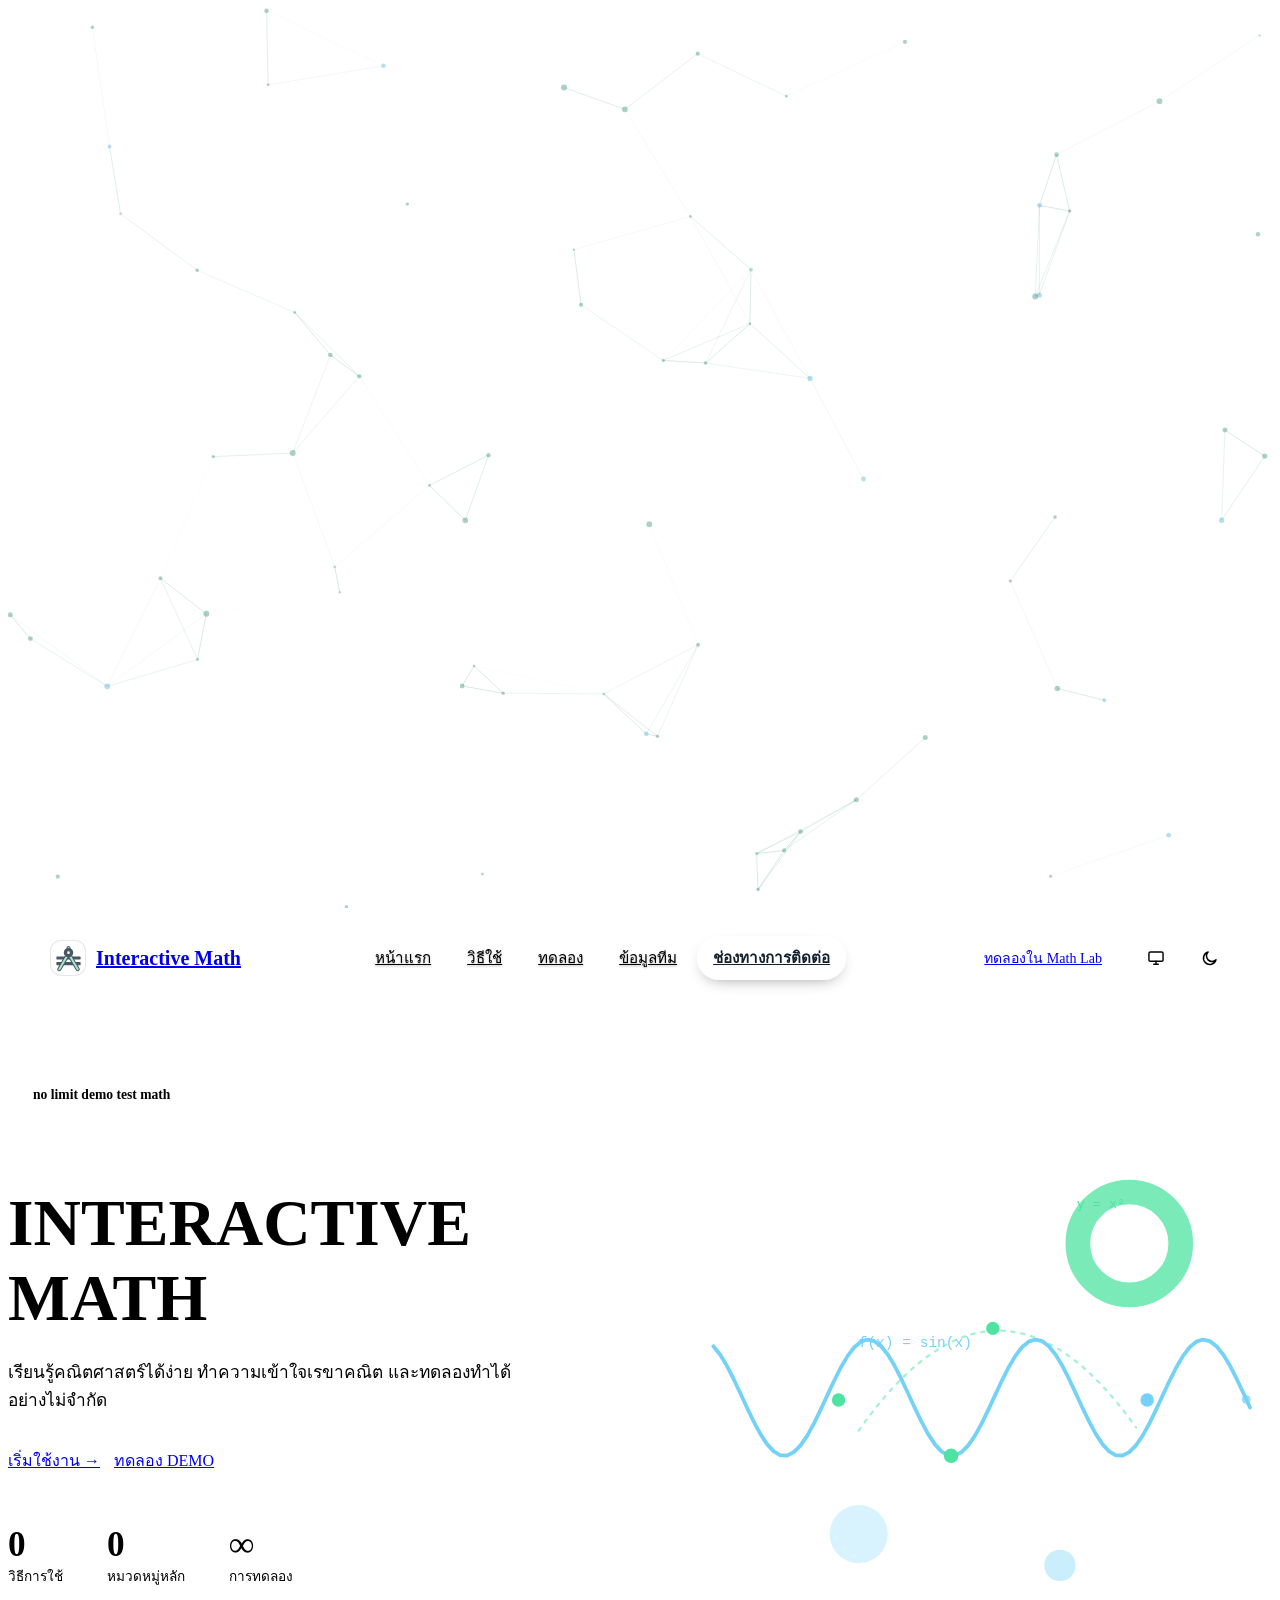
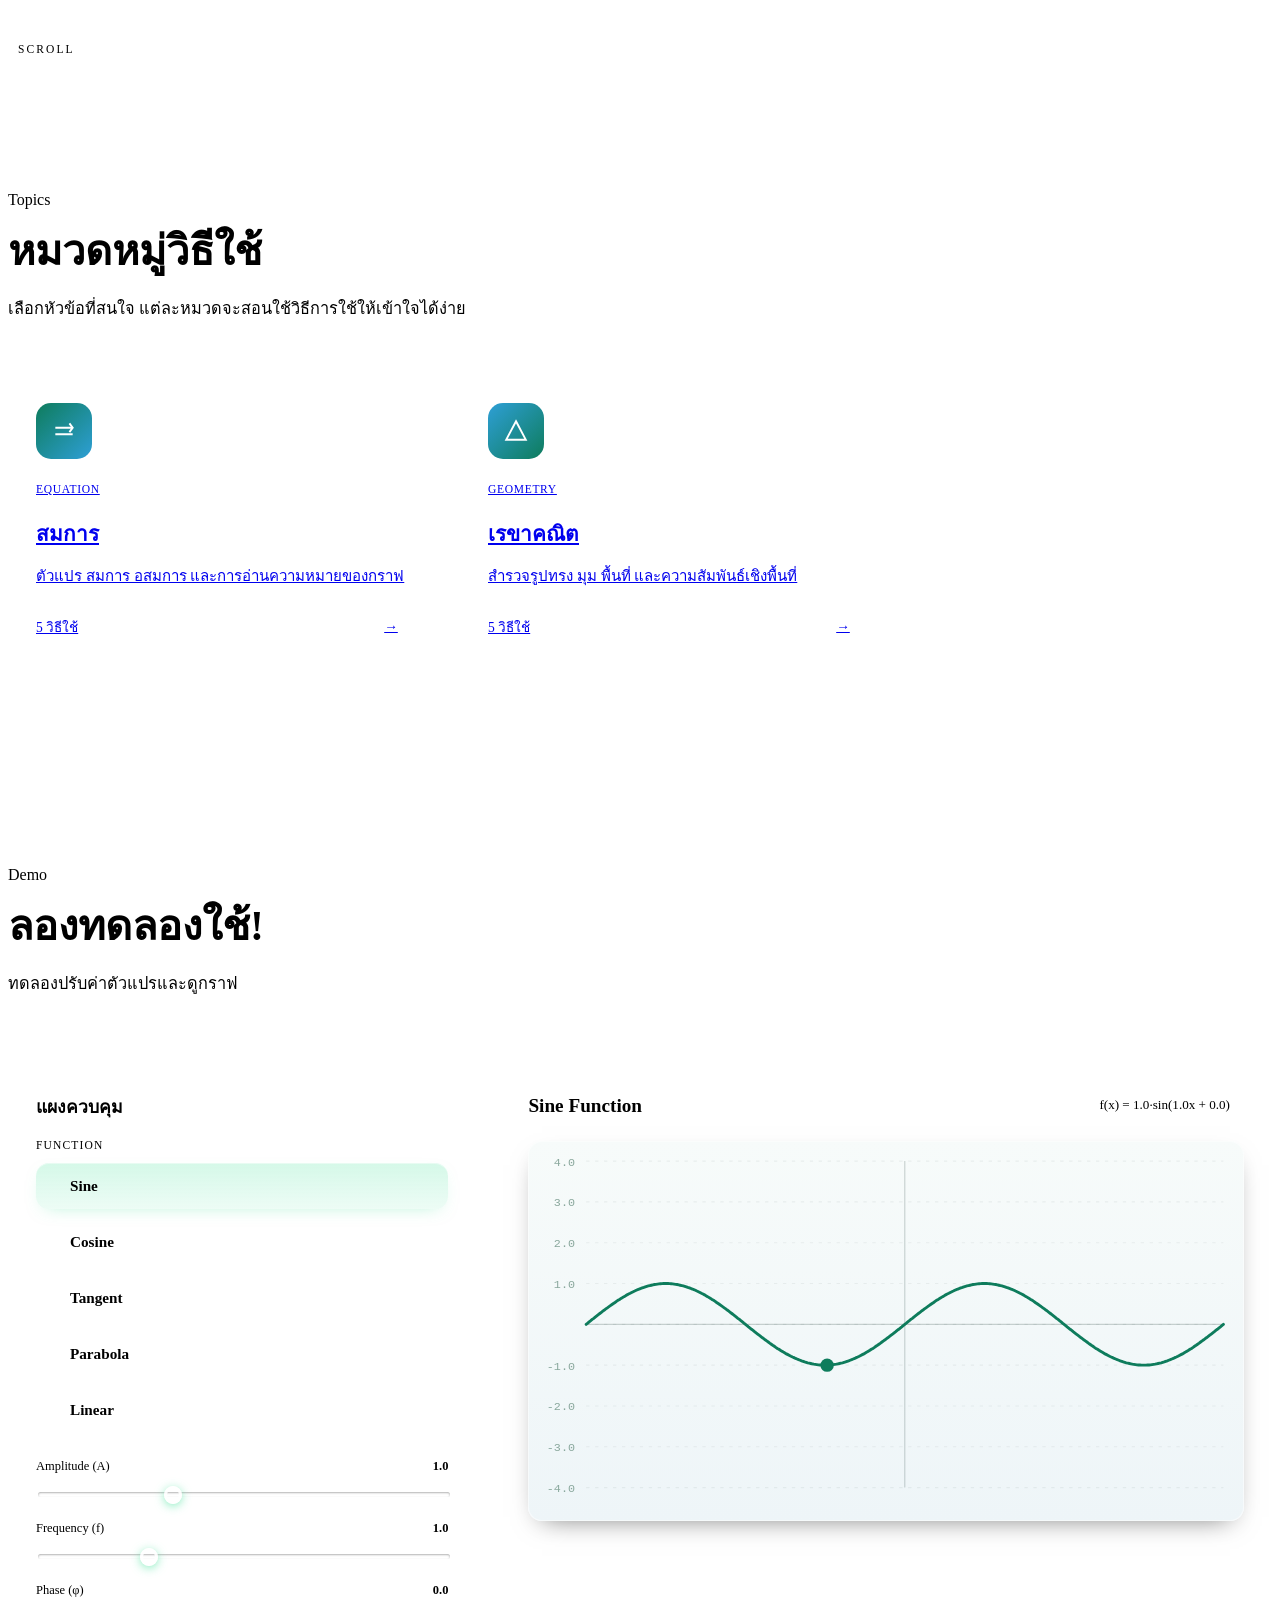
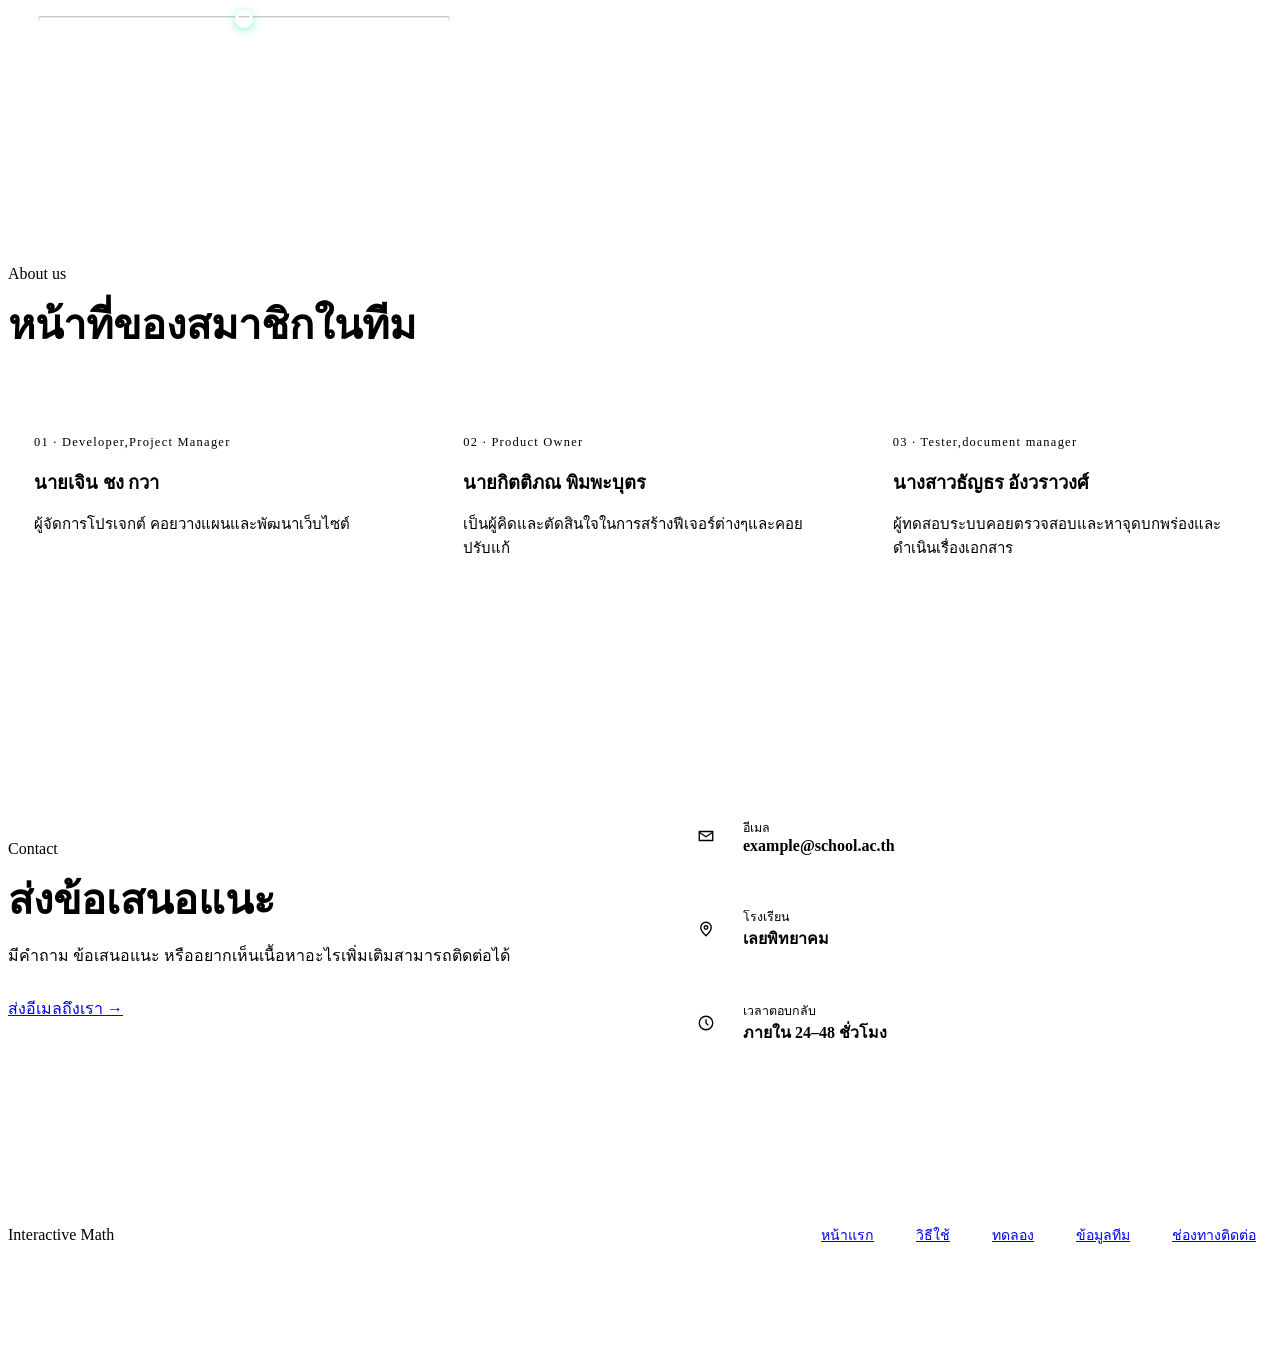
==== commit 52816827: "Give the three pages one logo instead of three icons A compass drawn over an equals sign, from the s" ====
--- a/หน้าเว็บ/index.html
+++ b/หน้าเว็บ/index.html
@@ -28,8 +28,23 @@
   <nav>
     <span class="nav-refract" aria-hidden="true"></span>
     <a href="#home" class="logo" data-cursor="link">
+      <!-- โลโก้ประจำโปรเจกต์ วงเวียน (เรขาคณิต) ซ้อนบนเครื่องหมายเท่ากับ (สมการ)
+           คำอธิบายเต็มของลำดับการวาดและเหตุผลที่ต้องมีเส้นขอบอยู่ที่ ../index.html
+           ตัวเดียวกันทุกที่ ห้ามแก้ที่เดียว -->
       <span class="logo-mark">
-        <svg width="18" height="18" viewBox="0 0 24 24" fill="none" aria-hidden="true"><path d="M12 2L14.5 9.5L22 12L14.5 14.5L12 22L9.5 14.5L2 12L9.5 9.5L12 2Z" fill="currentColor"/></svg>
+        <svg width="27" height="27" viewBox="0 0 48 48" fill="none" aria-hidden="true">
+          <rect x="2.5" y="20.4" width="43" height="5.4" rx=".8" fill="#4a5865"/>
+          <rect x="2.5" y="30.4" width="43" height="5.4" rx=".8" fill="#4a5865"/>
+          <g stroke-linecap="round">
+            <g stroke="#4a5865" stroke-width="7.2">
+              <path d="M24 5.2v4.4"/><path d="M22.2 18.4 7.6 43"/><path d="M25.8 18.4 40.4 43"/>
+            </g>
+            <g stroke="#a8e6cf" stroke-width="3.6">
+              <path d="M24 5.2v4.4"/><path d="M22.2 18.4 7.6 43"/><path d="M25.8 18.4 40.4 43"/>
+            </g>
+          </g>
+          <circle cx="24" cy="13.6" r="5.4" fill="#ffffff" stroke="#4a5865" stroke-width="6"/>
+        </svg>
       </span>
       Interactive Math
     </a>
--- a/หน้าเว็บ/assets/css/layout.css
+++ b/หน้าเว็บ/assets/css/layout.css
@@ -120,10 +120,16 @@
 }
 header.scrolled .nav-refract{opacity:1;}
 .logo{display:flex;align-items:center;gap:10px;font-family:var(--display);font-weight:700;font-size:1.25rem;}
+/* พื้นขาวเพราะโลโก้ถือสีของตัวเองมาแล้ว (มิ้นต์ + หมึกเข้ม) วางบนไล่เฉดเขียว-ฟ้าเดิม
+   มิ้นต์จะจมหายไปกับพื้น และไม่ใส่ color เพราะไม่มีเส้นไหนใน SVG ใช้ currentColor แล้ว
+
+   ขอบ 1px จำเป็นเฉพาะธีมสว่าง ซึ่งพื้นหน้าเป็น #f5f7f9 — ชิปขาวล้วนจะไม่มีขอบให้เห็น
+   ในธีมมืดขอบนี้แทบมองไม่ออกอยู่แล้ว จึงเขียนครั้งเดียวใช้ได้ทั้งสองธีม */
 .logo-mark{
   width:36px;height:36px;border-radius:11px;
-  background:linear-gradient(135deg,var(--green),var(--blue));
-  display:flex;align-items:center;justify-content:center;color:#fff;flex-shrink:0;
+  background:#ffffff;
+  box-shadow:inset 0 0 0 1px rgba(19,26,36,.10);
+  display:flex;align-items:center;justify-content:center;flex-shrink:0;
 }
 .nav-links{display:flex;align-items:center;gap:4px;position:relative;}
 .nav-links a{
@@ -423,6 +429,82 @@
 }
 
 /* ============================================
+   โหมดมือถือ
+
+   key จาก [data-device="mobile"] ไม่ใช่ @media โดยตั้งใจ ด้วยเหตุผลสองข้อ:
+
+   1. โทรศัพท์ที่หมุนเป็นแนวนอนกว้างเกิน 920px ทันที เลย์เอาต์คอมจะเด้งกลับมา
+      ทั้งที่ยังเป็นนิ้วเหมือนเดิม กฎชุดนี้จึงต้องไม่ผูกกับความกว้าง
+   2. ผู้ใช้ที่เลือก "คอมพิวเตอร์" ต้องได้ของเดิมเป๊ะ ต่อให้ย่อหน้าต่างจนแคบแค่ไหน
+      กฎในบล็อกนี้ไม่ match ให้เขาสักข้อ
+
+   จึงต้องบังคับกฎของ breakpoint 920/560 ข้างบนซ้ำอีกรอบตรงนี้ ไม่ใช่พึ่งว่าจอแคบพอ
+   ============================================ */
+
+:root[data-device="mobile"] .hero-grid,
+:root[data-device="mobile"] .contact-grid,
+:root[data-device="mobile"] .topic-grid,
+:root[data-device="mobile"] .about-grid,
+:root[data-device="mobile"] .lab-grid{grid-template-columns:1fr;}
+:root[data-device="mobile"] .hero-art{order:-1;max-width:380px;margin:0 auto;}
+:root[data-device="mobile"] .nav-links{display:none;}
+:root[data-device="mobile"] .nav-links.open{display:flex;}
+:root[data-device="mobile"] .menu-btn{display:block;}
+:root[data-device="mobile"] .nav-cta .btn-outline{display:none;}
+:root[data-device="mobile"] .wrap{padding:0 20px;}
+:root[data-device="mobile"] nav{padding:14px 20px;}
+:root[data-device="mobile"] section{padding:68px 0;}
+
+/* หัวเรื่อง hero คิดจาก vw ซึ่งบนแนวนอนของโทรศัพท์จะพองจนล้น — ตรึงเพดานไว้ */
+:root[data-device="mobile"] .hero h1{font-size:clamp(2.1rem,8vw,3rem);}
+:root[data-device="mobile"] .hero p.lead{font-size:1rem;}
+:root[data-device="mobile"] .section-head{margin-bottom:36px;}
+:root[data-device="mobile"] .hero-stats{gap:24px;flex-wrap:wrap;}
+
+/* ---------- เป้าแตะ ----------
+   นิ้วต้องการอย่างน้อย 44px ทุกด้าน ปุ่มเหล่านี้เดิมสูงราว 34-40px */
+:root[data-device="mobile"] .btn{min-height:48px;padding:14px 24px;}
+:root[data-device="mobile"] .theme-toggle{width:44px;height:44px;}
+:root[data-device="mobile"] .menu-btn{padding:11px;}
+:root[data-device="mobile"] .nav-links.open a{padding:14px 16px;min-height:48px;display:flex;align-items:center;}
+:root[data-device="mobile"] .footer-links a{padding:10px 14px;}
+:root[data-device="mobile"] .func-item{min-height:48px;}
+
+/* slider ของ Math Lab: ราง 5px กับหัวจับ 18px เล็กเกินกว่าจะจิ้มโดนด้วยนิ้ว
+   ขยายรางเพื่อให้ "แถบที่แตะได้" กว้างขึ้น ไม่ใช่แค่ตัวหัวจับ */
+:root[data-device="mobile"] input[type=range]{height:10px;border-radius:6px;}
+:root[data-device="mobile"] input[type=range]::-webkit-slider-thumb{width:28px;height:28px;}
+:root[data-device="mobile"] input[type=range]::-moz-range-thumb{width:28px;height:28px;}
+:root[data-device="mobile"] .slider-group{margin-bottom:26px;}
+
+/* ---------- น้ำหนักการวาด ----------
+   การ์ดแก้วหกใบซ้อน backdrop-filter พร้อมกันเป็นงานหนักจริงบน Android ระดับกลาง
+   และเป็นเอฟเฟกต์ที่มองแทบไม่ออกบนจอเล็ก — ทิ้งฟิล์มเบลอ เก็บไล่เฉดกับขอบสว่างไว้
+   หน้าตาจึงยังเป็นการ์ดชุดเดิม */
+:root[data-device="mobile"] .topic-card,
+:root[data-device="mobile"] .about-card,
+:root[data-device="mobile"] .c-card,
+:root[data-device="mobile"] .panel,
+:root[data-device="mobile"] .nav-links.open{
+  backdrop-filter:none;
+  -webkit-backdrop-filter:none;
+}
+:root[data-device="mobile"] .panel{padding:20px;}
+
+/* tilt.js ไม่ subscribe ticker ในโหมดนี้อยู่แล้ว (ดู core.js → IM.mouseFx)
+   แต่ perspective ที่ .tilt-scene ตั้งไว้ยังสร้าง stacking context เปล่าๆ อยู่ */
+:root[data-device="mobile"] .tilt-scene{perspective:none;}
+:root[data-device="mobile"] .tilt{transform:none !important;}
+
+/* หน้าต่างเลือกเครื่องมือ: เต็มความกว้าง เลื่อนอ่านได้ แบบเดียวกับ breakpoint 560 */
+:root[data-device="mobile"] .tm-grid{grid-template-columns:1fr;}
+:root[data-device="mobile"] .tool-modal{padding:0;}
+:root[data-device="mobile"] .tm-panel{
+  border-radius:0;max-height:100vh;height:100%;
+  padding:64px 20px 24px;overflow-y:auto;
+}
+
+/* ============================================
    หน้าต่างเลือกเครื่องมือ (tool chooser)
 
    โครงเดียวกับหน้าต่างวิดีโอใน lessons.css เป๊ะ แต่ต้องเป็นคนละคลาส
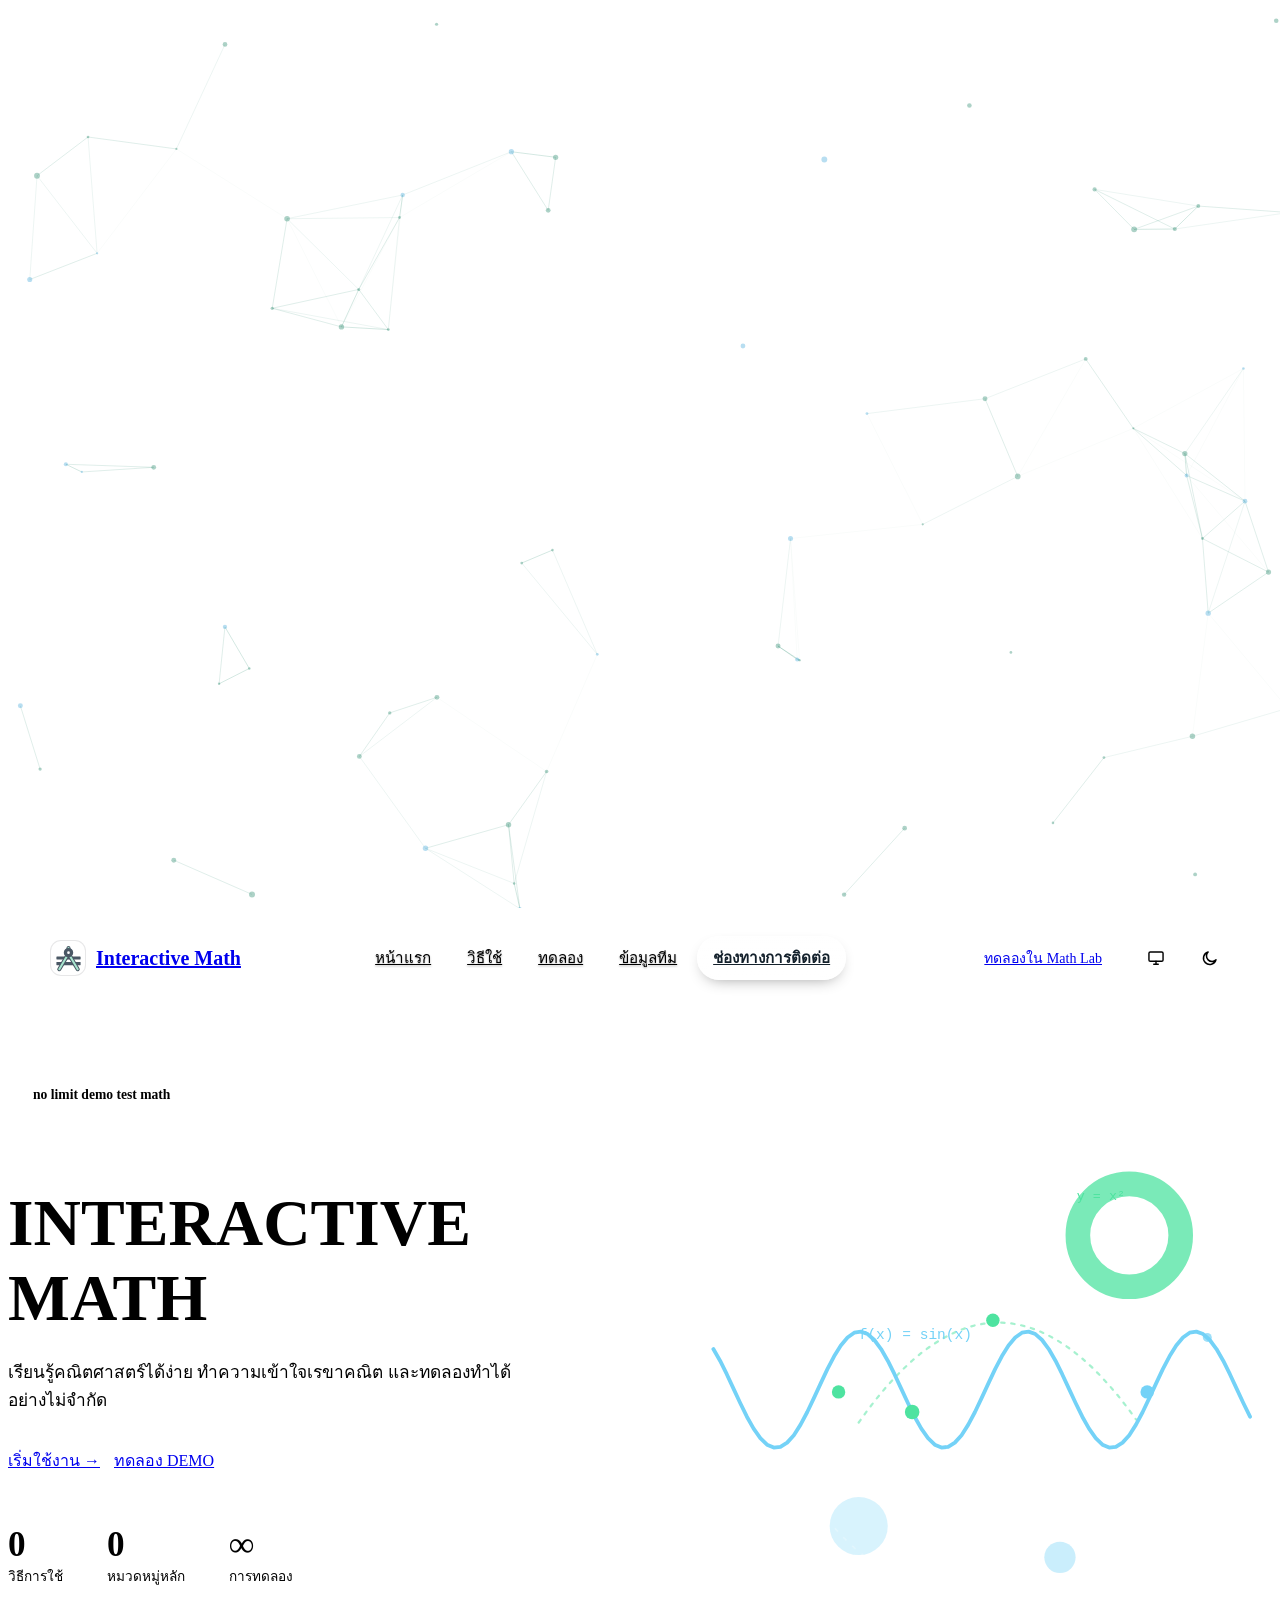
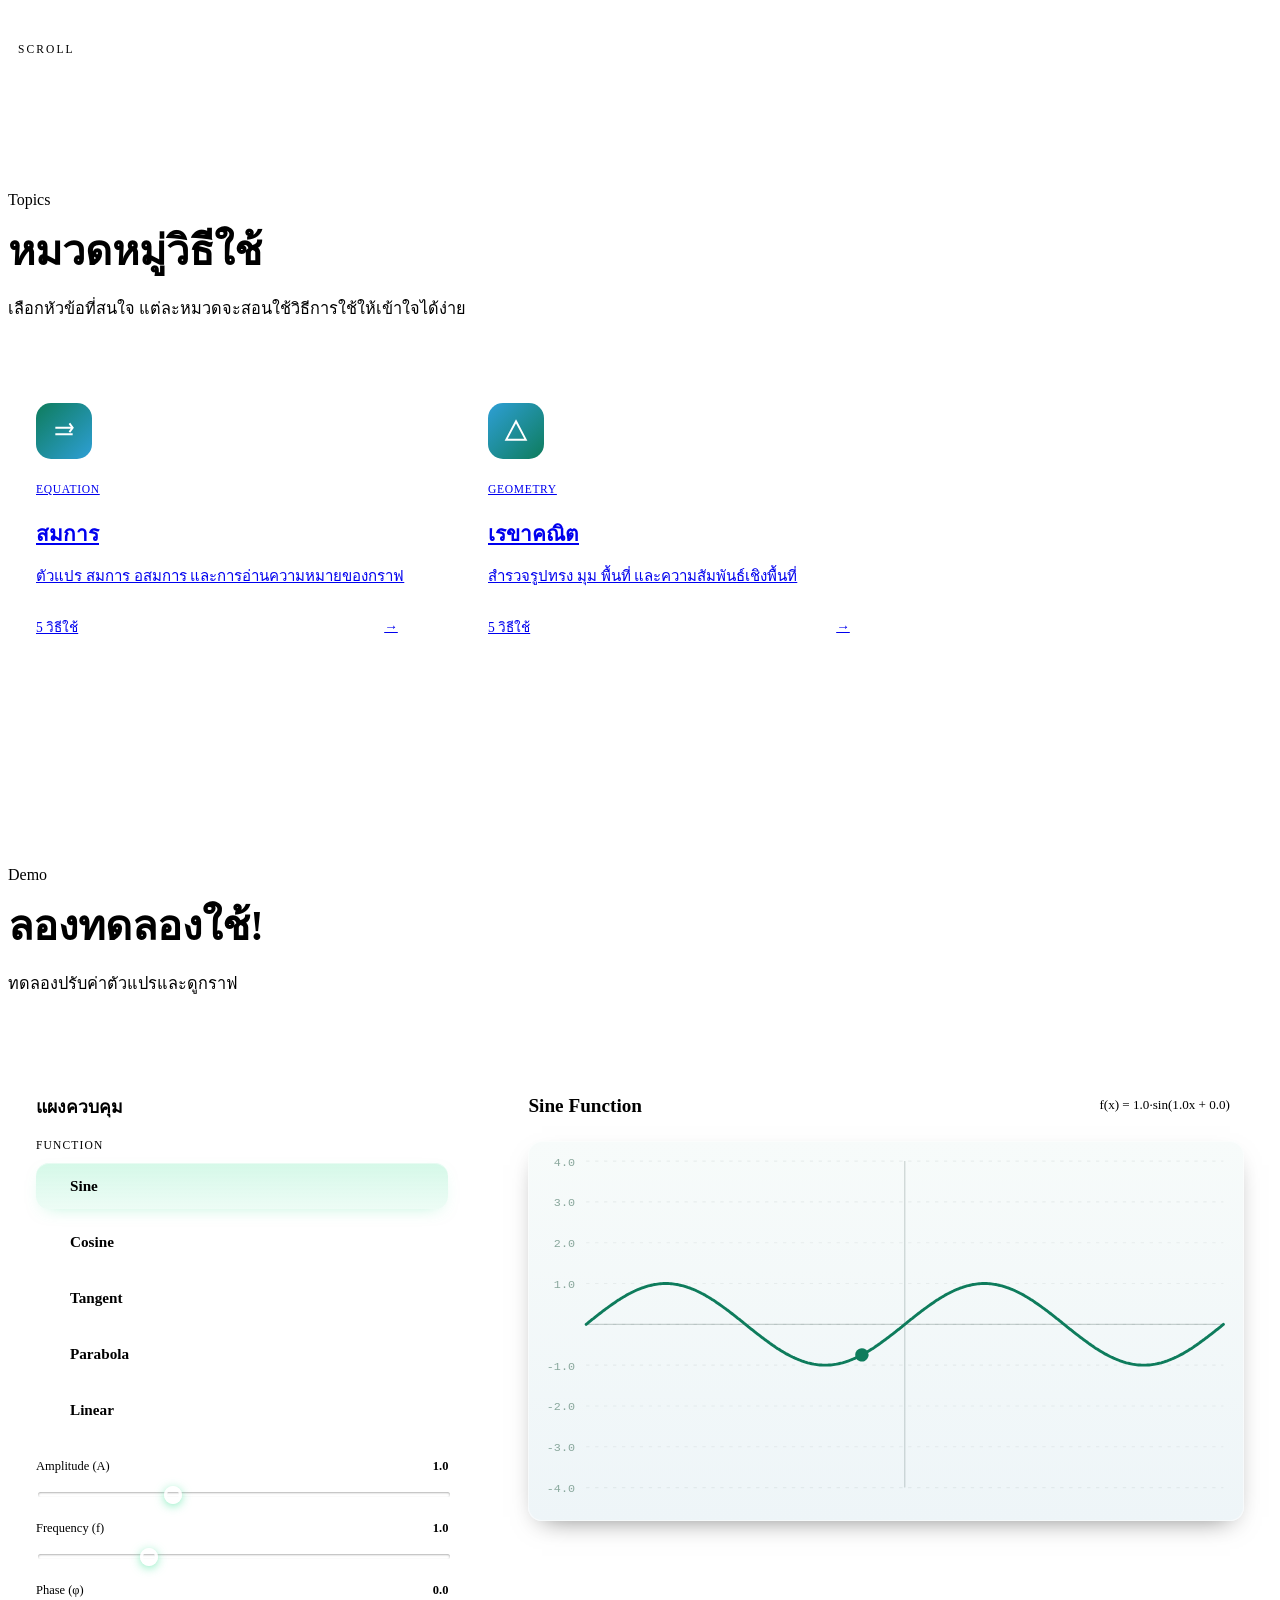
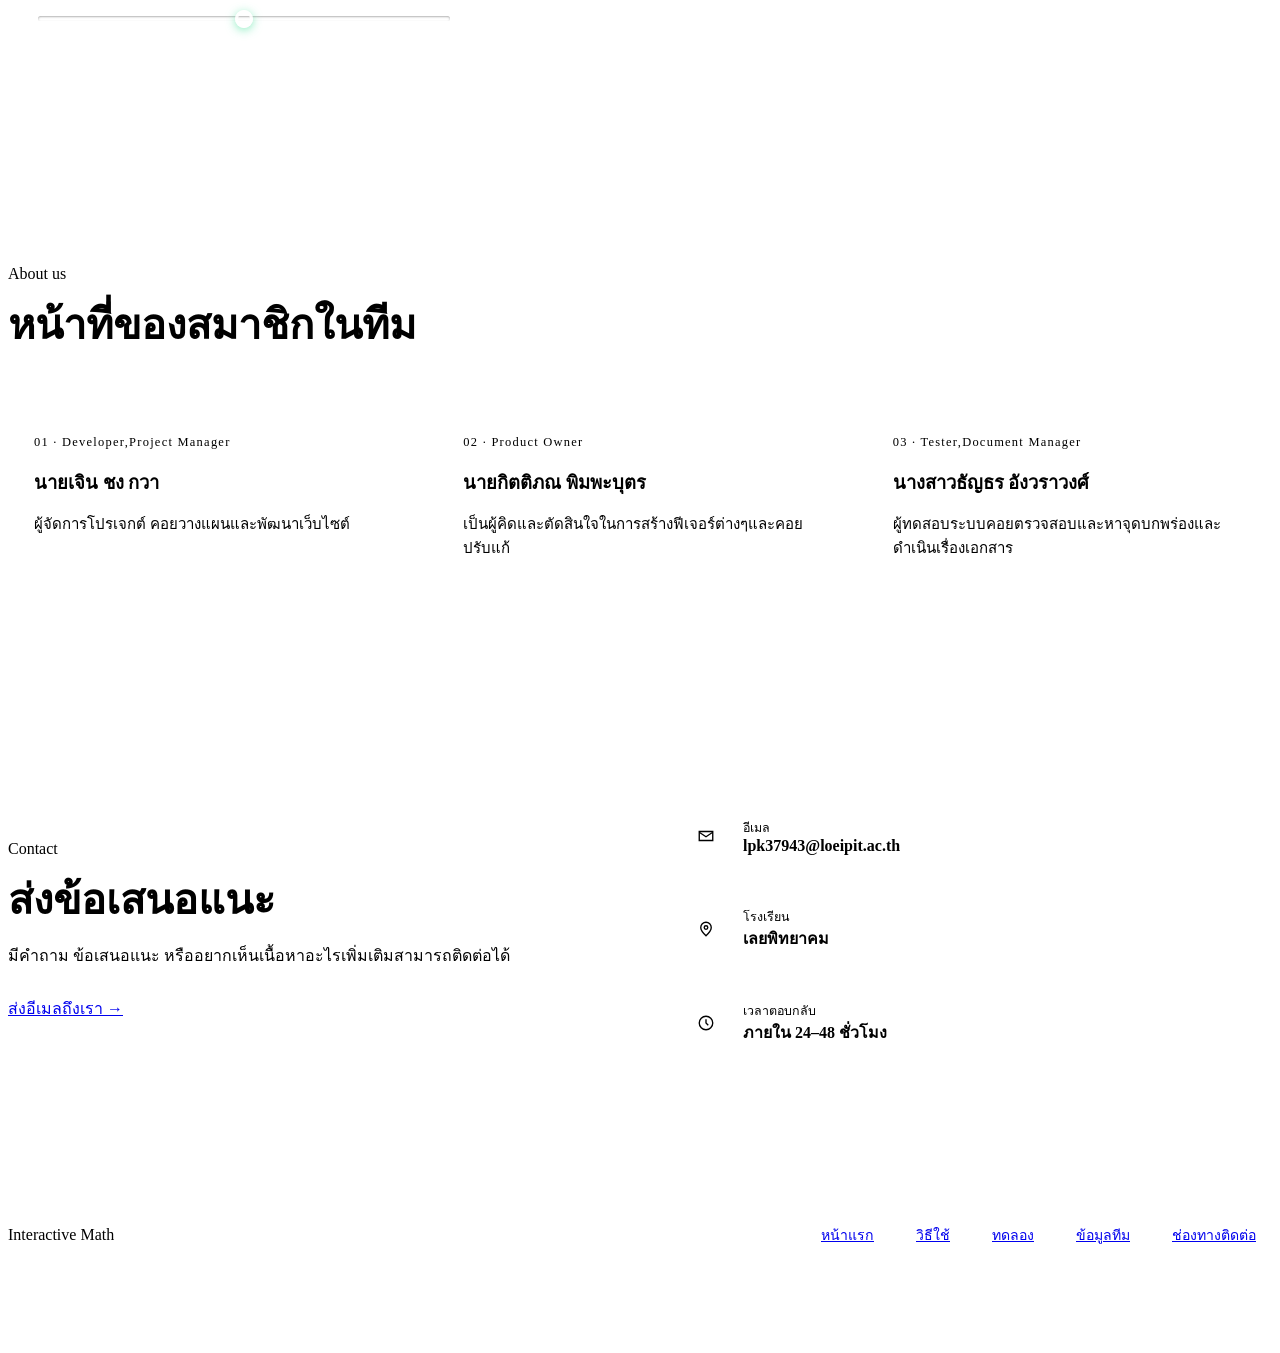
==== commit fbc17503: "Make the project findable, and give both tools a way in Four things, all aimed at what someone meets" ====
--- a/หน้าเว็บ/index.html
+++ b/หน้าเว็บ/index.html
@@ -4,6 +4,17 @@
 <meta charset="UTF-8">
 <meta name="viewport" content="width=device-width, initial-scale=1.0">
 <title>Interactive Math — เรียนคณิตศาสตร์แบบ Interactive</title>
+
+<!-- ไอคอนแท็บ + ภาพตอนแชร์ลิงก์ — ดูคำอธิบายเรื่อง URL เต็มที่ ../index.html -->
+<link rel="icon" href="../assets/favicon.svg" type="image/svg+xml">
+<link rel="apple-touch-icon" href="../assets/apple-touch-icon.png">
+<meta name="description" content="เว็บไซต์หลักของโครงงาน Interactive Math — ปรับค่ากราฟฟังก์ชันสด (sine, cosine, พาราโบลา) และคลังบทเรียนที่ค้นหาและกรองตามหมวดได้">
+<meta property="og:type" content="website">
+<meta property="og:title" content="Interactive Math — เว็บไซต์หลัก">
+<meta property="og:description" content="ปรับค่ากราฟฟังก์ชันสด และคลังบทเรียน">
+<meta property="og:image" content="https://lpk37943-cyber.github.io/interactive-math/assets/og-image.jpg">
+<meta property="og:url" content="https://lpk37943-cyber.github.io/interactive-math/%E0%B8%AB%E0%B8%99%E0%B9%89%E0%B8%B2%E0%B9%80%E0%B8%A7%E0%B9%87%E0%B8%9A/">
+<meta name="twitter:card" content="summary_large_image">
 
 <!-- กัน FOUC: ต้องรันก่อน CSS โหลด ไม่งั้นถ้าเคยเลือก light ไว้จะเห็นพื้นมืดวาบ
      ก่อนสลับเป็นขาว — synchronous ตรงๆ ไม่ต้องรอ DOMContentLoaded -->
@@ -189,7 +200,7 @@
 
         <div class="tilt-scene reveal" style="transition-delay:.18s">
           <div class="about-card tilt" data-cursor="card">
-            <span class="about-num">03 · Tester,document manager</span>
+            <span class="about-num">03 · Tester,Document Manager</span>
             <h3>นางสาวธัญธร อังวราวงศ์</h3>
             <p>ผู้ทดสอบระบบคอยตรวจสอบและหาจุดบกพร่องและดำเนินเรื่องเอกสาร</p>
           </div>
@@ -214,7 +225,7 @@
           <div class="tilt-scene reveal">
             <div class="c-card tilt" data-cursor="card">
               <span class="c-icon"><svg width="18" height="18" viewBox="0 0 24 24" fill="none" stroke="currentColor" stroke-width="1.8" aria-hidden="true"><path d="M3 6h18v12H3z"/><path d="M3 7l9 6 9-6"/></svg></span>
-              <div><div class="lbl">อีเมล</div><div class="val">example@school.ac.th</div></div>
+              <div><div class="lbl">อีเมล</div><div class="val">lpk37943@loeipit.ac.th</div></div>
             </div>
           </div>
 
